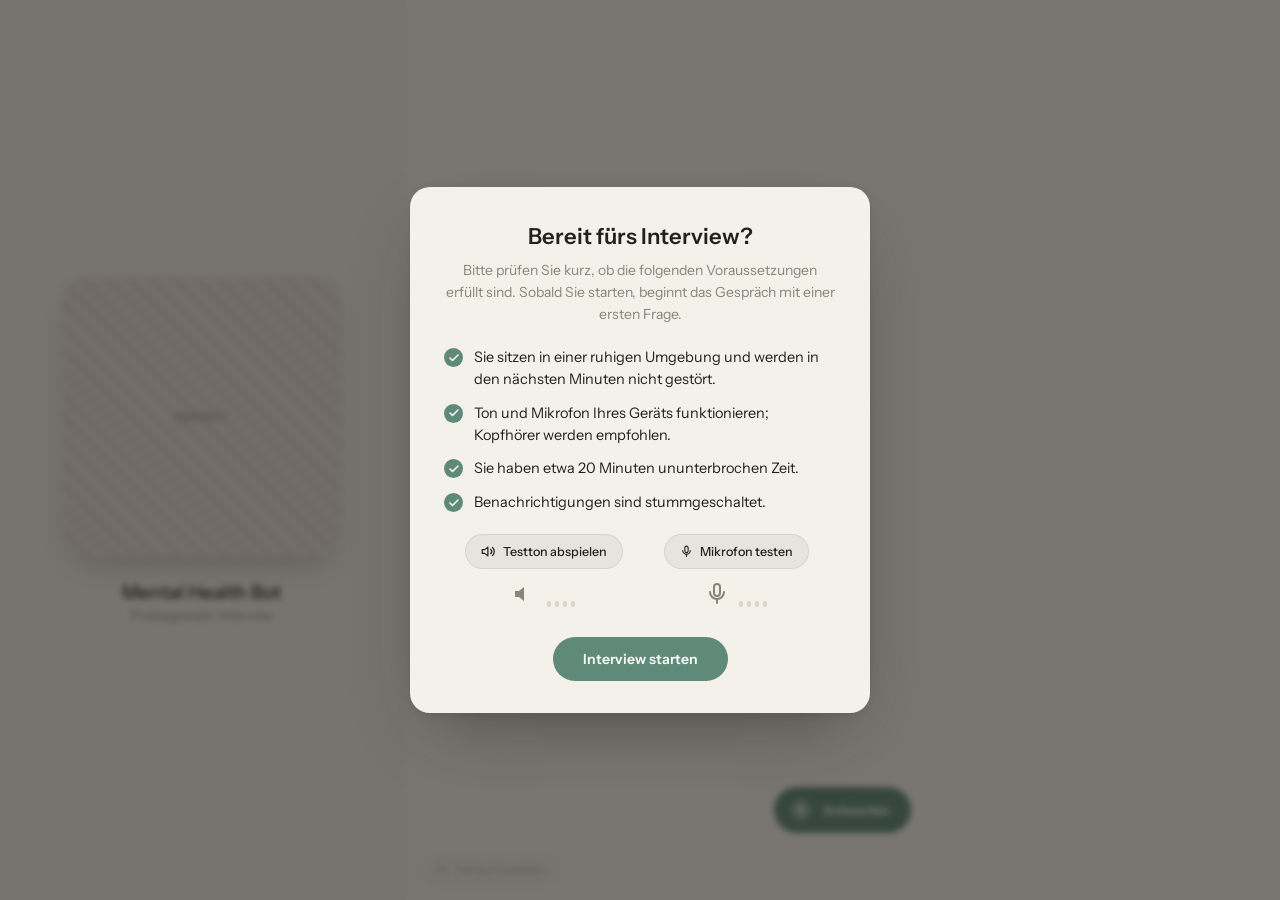
==== frontend/index.html @ 5695ca63 "Show an explanatory loading label on the start button, not just disabled The button was disabled whi" ====
<!DOCTYPE html>
<html lang="de">
<head>
<meta charset="UTF-8">
<meta name="viewport" content="width=device-width, initial-scale=1.0">
<title>Klinisches Interview</title>

<!-- Schriften: Newsreader (serif, warm) für die Fragen, Instrument Sans für die UI -->
<link rel="preconnect" href="https://fonts.googleapis.com">
<link rel="preconnect" href="https://fonts.gstatic.com" crossorigin>
<link href="https://fonts.googleapis.com/css2?family=Newsreader:opsz,wght@6..72,400;6..72,500&family=Instrument+Sans:wght@400;500;600&display=swap" rel="stylesheet">

<!-- Design -->
<link rel="stylesheet" href="style.css">

<!-- INHALTE: kommt aus der separaten Datei. Dein System ersetzt sie später. -->
<script src="conversation.js"></script>
</head>
<body>

<!-- =========================================================================
     GRUNDGERÜST DES FENSTERS
     Beide Modalitäts-Panels (Text & Sprache) sind vorhanden; das Skript
     unten zeigt je nach Einstellung nur EINES an.
     ========================================================================= -->
<div class="deskwin">

  <!-- START-OVERLAY: sichtbar bis "Interview starten" geklickt wird.
       Inhalte (Titel, Text, Checkliste) kommen aus conversation.js. -->
  <div class="startov" id="startov">
    <div class="startbox">
      <div class="starttitle" id="startTitle">Bereit fürs Interview?</div>
      <div class="startsub" id="startSub"></div>
      <ul class="startlist" id="startList"></ul>

      <div class="starttest">
        <div class="testcol">
          <button class="testbtn" id="testSoundBtn" type="button">
            <svg width="15" height="15" viewBox="0 0 24 24" fill="none" stroke="currentColor" stroke-width="2" stroke-linecap="round" stroke-linejoin="round"><path d="M11 5 6 9H2v6h4l5 4V5Z"/><path d="M15.5 8.5a5 5 0 0 1 0 7"/><path d="M18.5 5.5a9 9 0 0 1 0 13"/></svg>
            <span>Testton abspielen</span>
          </button>
          <!-- Dieselbe Bauweise wie im echten Interview: Symbol + Balken
               nebeneinander, grau in Ruhe, grün nach ECHTER Lautstärke des
               Testtons (eigener AnalyserNode), keine vorgetäuschte Animation. -->
          <div class="testviz">
            <svg class="tvicon" id="testSpeakerIcon" viewBox="0 0 24 24" width="24" height="24"
                 fill="none" stroke="currentColor" stroke-width="2" stroke-linecap="round" stroke-linejoin="round">
              <path d="M11 5 6 9H2v6h4l5 4V5Z" fill="currentColor" stroke="none"/>
            </svg>
            <div class="vbars" id="testSoundBars"><i></i><i></i><i></i><i></i></div>
          </div>
        </div>
        <div class="testcol">
          <button class="testbtn" id="testMicBtn" type="button">
            <svg width="13" height="13" viewBox="0 0 24 24" fill="none" stroke="currentColor" stroke-width="2" stroke-linecap="round" stroke-linejoin="round"><rect x="9" y="2" width="6" height="12" rx="3"/><path d="M5 10a7 7 0 0 0 14 0"/><path d="M12 17v4"/></svg>
            <span>Mikrofon testen</span>
          </button>
          <div class="testviz">
            <svg class="tvicon" id="testMicIcon" viewBox="0 0 24 24" width="24" height="24"
                 fill="none" stroke="currentColor" stroke-width="2" stroke-linecap="round" stroke-linejoin="round">
              <rect x="9" y="2" width="6" height="12" rx="3"/><path d="M5 10a7 7 0 0 0 14 0"/><path d="M12 17v4"/>
            </svg>
            <div class="vbars" id="micLevelMeter"><i></i><i></i><i></i><i></i></div>
          </div>
          <div class="mictesttranscript" id="micTestTranscript"></div>
        </div>
      </div>

      <button class="startbtn" id="startBtn" disabled>Bereitet sich vor – einen Moment bitte …</button>
    </div>
  </div>

  <div class="deskbody">

    <!-- LINKS: Embodiment-Bühne (feste Größe). Inhalt füllt das Skript ein. -->
    <div class="stage">
      <div class="slot" id="slot"></div>
      <div class="slotmeta">
        <div class="slotname" id="clinicianName">—</div>
        <div class="slotrole" id="clinicianRole">—</div>
      </div>
    </div>

    <!-- RECHTS: Konversation. Der Chat wird in BEIDEN Modalitäten gezeigt.
         Unten je nach Modalität die passende Leiste. -->
    <div class="convo">
      <div class="chat" id="chat"><!-- Sprechblasen werden eingefügt --></div>

      <!-- Leiste A: TEXT-Modalität -->
      <div class="inputbar" id="inputbar">
        <input class="field" type="text" placeholder="Ihre Antwort eingeben …">
        <button class="send" aria-label="Senden">
          <svg width="16" height="16" viewBox="0 0 24 24" fill="none" stroke="#fff" stroke-width="2.2" stroke-linecap="round" stroke-linejoin="round"><path d="M22 2 11 13"/><path d="M22 2 15 22l-4-9-9-4Z"/></svg>
        </button>
      </div>

      <!-- Leiste B: SPRACH-Modalität — Mikro per KLICK umschalten (kein Halten) -->
      <div class="micbar" id="micbar" style="display:none">
        <button class="mictoggle" id="micBtn">
          <span class="miccircle">
            <svg width="14" height="14" viewBox="0 0 24 24" fill="none" stroke="#fff" stroke-width="2" stroke-linecap="round" stroke-linejoin="round"><rect x="9" y="2" width="6" height="12" rx="3"/><path d="M5 10a7 7 0 0 0 14 0"/><path d="M12 17v4"/></svg>
          </span>
          <span id="micLabel">Zum Sprechen klicken</span>
        </button>
      </div>

      <!-- Fußzeile: Verlauf (beide Modalitäten) + Frage wiederholen (nur
           Sprache). visibility:hidden statt display:none, damit die Zeile
           von Anfang an ihren Platz behält und das Layout nicht springt,
           sobald die Buttons erscheinen. -->
      <div class="convofoot" id="convofoot">
        <button class="footbtn disabled" id="histBtn" type="button" disabled>
          <svg width="13" height="13" viewBox="0 0 24 24" fill="none" stroke="currentColor" stroke-width="2" stroke-linecap="round" stroke-linejoin="round"><circle cx="12" cy="12" r="9"/><path d="M12 7v5l3 3"/></svg>
          <span id="histBtnLabel">Verlauf ansehen</span>
        </button>
        <button class="footbtn" id="replayBtn" type="button" style="visibility:hidden">
          <svg width="13" height="13" viewBox="0 0 24 24" fill="none" stroke="currentColor" stroke-width="2" stroke-linecap="round" stroke-linejoin="round"><path d="M3 12a9 9 0 1 0 3-6.7"/><path d="M3 4v5h5"/></svg>
          <span>Frage wiederholen</span>
        </button>
      </div>
    </div>
  </div>

  <!-- FORSCHER-OVERLAY: mit  Cmd/Strg + Shift + R  ein-/ausblenden -->
  <div class="ovpanel hidden" id="overlay">
    <div class="ovhd"><span class="ovtitle">Forscher</span><span class="ovkbd">⌘/Strg ⇧ R</span></div>

    <!-- FAKTOR 1: Embodiment -->
    <div class="ovgroup">
      <div class="ovglabel">Embodiment</div>
      <div class="seg" id="embSeg">
        <button class="segbtn" data-emb="logo">Logo</button>
        <button class="segbtn" data-emb="picture">Bild</button>
        <button class="segbtn" data-emb="video">Video</button>
        <button class="segbtn" data-emb="avatar">Avatar</button>
      </div>
    </div>

    <!-- FAKTOR 2: Modalität -->
    <div class="ovgroup">
      <div class="ovglabel">Modalität</div>
      <div class="tog" id="modTog">
        <button class="togbtn" data-mod="text">Text</button>
        <button class="togbtn" data-mod="speech">Sprache</button>
      </div>
    </div>

    <!-- Transkript-Log (nur für Forschende) -->
    <div class="ovgroup">
      <div class="ovglabel">Transkript-Log</div>
      <div class="log" id="log"></div>
    </div>
  </div>
</div>

<!-- =========================================================================
     RENDER-LOGIK
     Liest window.CONVERSATION (aus conversation.js). Fehlt die Datei, wird der
     eingebaute Beispieltext genutzt, damit das Layout testbar bleibt.
     >>> Als Forscher musst du hier normalerweise NICHTS ändern – Inhalte und
         Bedingungen steuerst du über conversation.js bzw. das Overlay. <<<
     ========================================================================= -->
<script>
(function () {
  "use strict";

  /* --- Not-Beispieltext, falls conversation.js fehlt -------------------- */
  const FALLBACK = {
    clinicianName: "Dr. Maren Vos",
    clinicianRole: "Klinisches Interview · Aufnahme",
    embodiment: "picture", pictureSrc: "", videoSrc: "",
    modality: "text",
    clinicianTyping: true,
    clinicianSpeaking: false, userRecording: false, liveTranscript: "", spokenChars: null,
    startTitle: "Bereit fürs Interview?",
    startSubtitle: "Bitte prüfen Sie kurz, ob die folgenden Voraussetzungen erfüllt sind.",
    startButton: "Interview starten",
    startLoadingLabel: "Bereitet sich vor – einen Moment bitte …",
    startChecklist: [
      "Sie sitzen in einer ruhigen Umgebung und werden nicht gestört.",
      "Ton und Mikrofon Ihres Geräts funktionieren.",
    ],
    pendingOpeningMessage: "Danke, dass Sie sich heute Zeit nehmen. Wie würden Sie Ihre Stimmung in den letzten zwei Wochen beschreiben?",
    messages: [
      { role: "user",      text: "Ehrlich gesagt ziemlich flach." },
      { role: "clinician", text: "Das klingt belastend. Ist das die meiste Zeit des Tages da?" }
    ]
  };

  const cfg = window.CONVERSATION || FALLBACK;
  if (!window.CONVERSATION) {
    window.CONVERSATION = cfg;
  }

  /* --- Baut den Inhalt des Embodiment-Kastens je Bedingung -------------- */
  function embodimentHTML() {
    switch (cfg.embodiment) {
      case "logo":
        return '<div class="logofill"><div class="logoglyph"></div></div>';
      case "avatar":
        return '<div class="avatarfill"><div class="avhead"></div><div class="avbody"></div></div>';
      case "picture":
        return cfg.pictureSrc
          ? '<img class="fill embimg" src="' + cfg.pictureSrc + '" alt="Klinikerin">'
          : '<div class="ph"><span class="phlabel">Portrait</span></div>';
      case "video":
        var v = cfg.videoSrc
          ? '<video class="fill embimg" src="' + cfg.videoSrc + '" autoplay muted loop playsinline></video>'
          : '<div class="ph"><span class="phlabel">Video</span></div>';
        return v +
          '<div class="livebadge"><span class="livedot"></span>LIVE</div>' +
          '<div class="wave">' +
            '<span class="wbar" style="height:8px"></span><span class="wbar" style="height:18px;animation-delay:.1s"></span>' +
            '<span class="wbar" style="height:12px;animation-delay:.2s"></span><span class="wbar" style="height:22px;animation-delay:.15s"></span>' +
            '<span class="wbar" style="height:9px;animation-delay:.05s"></span></div>';
      default:
        return '<div class="ph"><span class="phlabel">?</span></div>';
    }
  }

  /* --- Zeichnet die gesamte Oberfläche neu ------------------------------ */
  function render() {
    // Kopf
    document.getElementById("clinicianName").textContent = cfg.clinicianName;
    document.getElementById("clinicianRole").textContent = cfg.clinicianRole;
    document.title =
      "Klinisches Interview · " + (cfg.modality === "speech" ? "Sprache" : "Text");

    // Embodiment
    document.getElementById("slot").innerHTML = embodimentHTML();

    // Modalität: passende Bodenleiste zeigen (ausgeblendet, während der
    // Verlauf offen ist ODER das Interview fertig ist — man tippt/spricht
    // dann nicht mehr).
    const isSpeech = cfg.modality === "speech";
    const hideControls = cfg.historyOpen || cfg.interviewFinished;
    document.getElementById("inputbar").style.display = (!hideControls && !isSpeech) ? "flex" : "none";
    document.getElementById("micbar").style.display   = (!hideControls && isSpeech) ? "flex" : "none";

    const chat = document.getElementById("chat");
    if (cfg.historyOpen) {
      renderHistory(chat);
    } else if (cfg.interviewFinished) {
      renderFinished(chat);
    } else if (isSpeech) {
      renderSpeech(chat);
    } else {
      renderText(chat);
    }

    // Fußzeile: Verlauf (beide Modalitäten, erst nach der ersten
    // abgeschlossenen Runde) + Frage wiederholen (nur Sprache, erst sobald
    // es überhaupt etwas Gesprochenes zum Wiederholen gibt). Bleibt IMMER
    // im normalen Fluss sichtbar (kein Overlay legt sich darüber) — sonst
    // wäre der Zurück-Button aus dem Verlauf nicht mehr erreichbar.
    const replayBtn = document.getElementById("replayBtn");
    const turnInProgress = cfg.clinicianTyping || cfg.processingResponse || cfg.clinicianSpeaking || cfg.userRecording;
    if (replayBtn) {
      const canReplay = isSpeech && !cfg.historyOpen &&
        (typeof window.hasReplayableQuestion === "function" && window.hasReplayableQuestion());
      replayBtn.style.visibility = canReplay ? "visible" : "hidden";
      replayBtn.disabled = turnInProgress;
      replayBtn.classList.toggle("disabled", turnInProgress);
    }
    const histBtn = document.getElementById("histBtn");
    if (histBtn) {
      // Immer sichtbar (nicht erst nach der ersten Runde) — aber gesperrt,
      // bis es überhaupt etwas zu zeigen gibt (turnDone) UND während eine
      // Aufnahme/Verarbeitung/Ausgabe läuft. Sonst könnte man mitten in der
      // eigenen Antwort in den Verlauf wechseln — beim Zurückkommen würde
      // dann eine halbfertige Aufnahme ans LLM geschickt.
      const histDisabled = !cfg.turnDone || (turnInProgress && !cfg.historyOpen);
      histBtn.disabled = histDisabled;
      histBtn.classList.toggle("disabled", histDisabled);
      document.getElementById("histBtnLabel").textContent = cfg.historyOpen ? "Zurück zum Interview" : "Verlauf ansehen";
    }

    // Transkript-Log (immer – auch in der Sprach-Bedingung, nur für Forschende)
    const log = document.getElementById("log");
    log.innerHTML = cfg.messages.map(function (m) {
      const who = m.role === "user" ? "P01" : "LLM";
      return '<div class="logrow"><b>' + who + '</b> ' + m.text + '</div>';
    }).join("");

    // aktive Buttons im Overlay markieren
    document.querySelectorAll("#embSeg .segbtn").forEach(function (btn) {
      btn.classList.toggle("on", btn.dataset.emb === cfg.embodiment);
    });
    document.querySelectorAll("#modTog .togbtn").forEach(function (btn) {
      btn.classList.toggle("on", btn.dataset.mod === cfg.modality);
    });
  }

  /* --- Text-Modalität: normale Chat-Blasen ------------------------------- */
  function renderText(chat) {
    chat.innerHTML = "";
    cfg.messages.forEach(function (m) {
      const b = document.createElement("div");
      b.className = m.role === "user" ? "ba" : "bq";
      b.textContent = m.text;
      chat.appendChild(b);
    });
    if (cfg.clinicianTyping) {
      chat.insertAdjacentHTML("beforeend",
        '<div class="typing"><span class="dot"></span><span class="dot"></span><span class="dot"></span></div>');
    }
    chat.scrollTop = chat.scrollHeight;
  }

  /* --- Verlauf: reine Text-Rückschau, auch in der Sprach-Bedingung -------
     Rendert INS #chat hinein (nicht als eigenes Overlay darüber) — sonst
     würde die Verlauf-Fläche die Fußzeile mit dem Zurück-Button gleich mit
     verdecken, und man käme nicht mehr heraus. Wiederverwendet dieselben
     Blasen-Klassen wie die Text-Modalität, damit es nicht wie eine
     komplett andere Ansicht wirkt. */
  function renderHistory(chat) {
    chat.innerHTML = "";
    const msgs = (typeof window.historyMessages === "function") ? window.historyMessages() : cfg.messages;
    msgs.forEach(function (m) {
      const b = document.createElement("div");
      b.className = m.role === "user" ? "ba" : "bq";
      b.textContent = m.text;
      chat.appendChild(b);
    });
    chat.scrollTop = chat.scrollHeight;
  }

  /* --- Interview fertig: einfacher Abschluss-Bildschirm -------------------
     Der Leitfaden ist komplett durchlaufen (siehe cfg.interviewFinished,
     gesetzt anhand von "finished" aus dem Server). Absichtlich schlicht —
     der richtige Abbruch-/Exit-Flow (Hilfsangebote, Studienentscheid) ist
     ein eigener, noch folgender Schritt; das hier verhindert nur, dass man
     weiter antworten kann und die Abschlussnachricht sich wiederholt. */
  function renderFinished(chat) {
    if (cfg.interviewEnded) {
      chat.innerHTML =
        '<div class="finishedscreen">' +
          '<div class="finishedtitle">Vielen Dank!</div>' +
          '<div class="finishedtext">Das Interview ist beendet. Sie können dieses Fenster jetzt schließen.</div>' +
        '</div>';
      return;
    }
    chat.innerHTML =
      '<div class="finishedscreen">' +
        '<div class="finishedtitle">Interview abgeschlossen</div>' +
        '<div class="finishedtext">Vielen Dank für Ihre Teilnahme an diesem Interview.</div>' +
        '<button class="finishedbtn" id="endInterviewBtn" type="button">Interview beenden</button>' +
      '</div>';
    const btn = document.getElementById("endInterviewBtn");
    if (btn) {
      btn.addEventListener("click", function () {
        if (typeof window.endInterview === "function") window.endInterview();
      });
    }
  }

  /* --- Sprach-Modalität: KEIN Gesprächstext, nur Gesprächszustand --------
     Absichtlich kein Mitlesen mehr — weder Frage noch LLM-Antwort noch die
     eigenen Worte der teilnehmenden Person erscheinen live als Text. Wer
     prüfen möchte, wie deutlich er/sie sprechen muss, kann das vorab im
     Start-Overlay testen (siehe toggleMicTest()) — dort inklusive
     Live-Transkription als echter Verständlichkeits-Check.

     Wessen Zug es ist, entscheidet, welches Symbol erscheint (nicht mehr
     "ist gerade irgendein Ton aktiv") — Mikrofon fürs Warten auf und
     Aufnehmen der Nutzer-Antwort, Lautsprecher fürs Verarbeiten und
     Sprechen des LLM. Kein Text mehr in der Mitte (.vlabel entfällt) — der
     Button-Text darunter trägt die Information allein, redundanter Text an
     zwei Stellen wirkte unruhig. Bögen/Wellen zeigen IMMER echte Amplitude,
     nie eine vorgetäuschte Animation (sonst liefe die Anzeige weiter, auch
     wenn kein Ton kommt bzw. das Mikro nichts aufnimmt). */
  const MIC_ICON_SVG = '<svg width="14" height="14" viewBox="0 0 24 24" fill="none" stroke="#fff" stroke-width="2" stroke-linecap="round" stroke-linejoin="round"><rect x="9" y="2" width="6" height="12" rx="3"/><path d="M5 10a7 7 0 0 0 14 0"/><path d="M12 17v4"/></svg>';
  const SPEAKER_ICON_SVG = '<svg width="14" height="14" viewBox="0 0 24 24" fill="none" stroke="#fff" stroke-width="2" stroke-linecap="round" stroke-linejoin="round"><path d="M11 5 6 9H2v6h4l5 4V5Z"/><path d="M15.5 8.5a5 5 0 0 1 0 7"/><path d="M18.5 5.5a9 9 0 0 1 0 13"/></svg>';

  function renderSpeech(chat) {
    let mode, subState, label;
    if (cfg.clinicianSpeaking) {
      mode = "speaker"; subState = "speaking"; label = "Frage abwarten";
    } else if (cfg.clinicianTyping || cfg.processingResponse) {
      mode = "speaker"; subState = "thinking"; label = "Auf Reaktion warten";
    } else if (cfg.userRecording) {
      mode = "mic"; subState = "listening"; label = "Antwort beenden";
    } else {
      mode = "mic"; subState = "ready"; label = "Antworten";
    }

    let vstate = chat.querySelector("#vstate");
    if (!vstate) {
      // Lautsprecher und Mikrofon als EIN einheitliches Bauteil: Symbol +
      // Balken nebeneinander, gleiche Icon-Größe — Wellenbalken statt Bögen
      // (vertrauter aus Sprachnachrichten-Apps, für beide "Sprecher" gleich
      // aufgebaut, damit die Äquivalenz auch optisch stimmt).
      chat.innerHTML =
        '<div class="vstate" id="vstate">' +
          '<div class="vobj" id="vobj">' +
            '<div class="vunit vunit-speaker" id="vUnitSpeaker">' +
              '<svg class="vicon" viewBox="0 0 24 24" width="24" height="24" ' +
                   'fill="none" stroke="currentColor" stroke-width="2" stroke-linecap="round" stroke-linejoin="round">' +
                '<path d="M11 5 6 9H2v6h4l5 4V5Z" fill="currentColor" stroke="none"/>' +
              '</svg>' +
              '<div class="vbars" id="vSpeakerBars"><i></i><i></i><i></i><i></i></div>' +
            '</div>' +
            '<div class="vunit vunit-mic" id="vUnitMic">' +
              '<svg class="vicon" viewBox="0 0 24 24" width="24" height="24" ' +
                   'fill="none" stroke="currentColor" stroke-width="2" stroke-linecap="round" stroke-linejoin="round">' +
                '<rect x="9" y="2" width="6" height="12" rx="3"/><path d="M5 10a7 7 0 0 0 14 0"/><path d="M12 17v4"/>' +
              '</svg>' +
              '<div class="vbars" id="vMicBars"><i></i><i></i><i></i><i></i></div>' +
            '</div>' +
          '</div>' +
        '</div>';
      vstate = chat.querySelector("#vstate");
    }

    document.getElementById("vobj").className = "vobj mode-" + mode;
    document.getElementById("vUnitSpeaker").className = "vunit vunit-speaker" +
      (subState === "thinking" ? " thinking" : "") + (subState === "speaking" ? " speaking" : "");
    document.getElementById("vUnitMic").className = "vunit vunit-mic" + (subState === "listening" ? " listening" : "");

    // Aufräumen: Reste der jeweils anderen Anzeige zurücksetzen, damit
    // nichts von einem vorherigen Zustand sichtbar hängen bleibt.
    if (mode !== "mic") {
      document.querySelectorAll("#vMicBars i").forEach(function (bar) {
        bar.style.height = "";
        bar.classList.remove("live");
      });
    }
    if (!(mode === "speaker" && subState === "speaking")) {
      document.querySelectorAll("#vSpeakerBars i").forEach(function (bar) {
        bar.style.height = "";
        bar.classList.remove("live");
      });
    }

    // Mikro-Button-Zustand (Klick-Bedienung bleibt vorerst bestehen — das
    // automatische Öffnen ist ein eigener, noch folgender Schritt).
    const btn = document.getElementById("micBtn");
    if (btn) {
      btn.classList.toggle("rec", !!cfg.userRecording);
      const disabled = cfg.processingResponse || cfg.clinicianSpeaking;
      btn.disabled = disabled;
      btn.classList.toggle("disabled", disabled);
      btn.style.pointerEvents = disabled ? "none" : "auto";
      document.getElementById("micLabel").textContent = label;
      // Solange das LLM spricht, ist es gerade "sein" Ton, nicht das
      // Mikrofon der teilnehmenden Person — das Symbol macht das sichtbar.
      const circle = btn.querySelector(".miccircle");
      if (circle) {
        circle.innerHTML = subState === "speaking" ? SPEAKER_ICON_SVG : MIC_ICON_SVG;
      }
    }

    chat.scrollTop = chat.scrollHeight;
  }

  /* --- Overlay-Bedienung (Forscher) ------------------------------------- */
  // Tastenkürzel zum Ein-/Ausblenden
  document.addEventListener("keydown", function (e) {
    if ((e.metaKey || e.ctrlKey) && e.shiftKey && (e.key === "R" || e.key === "r")) {
      e.preventDefault();
      document.getElementById("overlay").classList.toggle("hidden");
    }
  });
  // Embodiment / Modalität live umschalten (zum Testen der Bedingungen)
  document.getElementById("embSeg").addEventListener("click", function (e) {
    const b = e.target.closest("[data-emb]"); if (!b) return;
    cfg.embodiment = b.dataset.emb; render();
  });
  document.getElementById("modTog").addEventListener("click", function (e) {
    const b = e.target.closest("[data-mod]"); if (!b) return;
    cfg.modality = b.dataset.mod; render();
  });
  // Mikro per Klick umschalten (Sprach-Modalität, PC-tauglich).
  // >>> HIER hängst du deine Aufnahme an: bei Start MediaRecorder starten und den
  //     STT-Text laufend in cfg.liveTranscript schreiben + render(); bei Stopp die
  //     fertige Eingabe an dein Flask-Backend senden (analog sendChatMessage). <<<
  var micBtn = document.getElementById("micBtn");
  if (micBtn) micBtn.addEventListener("click", function () {
    if (cfg.processingResponse) {
      return;
    }
    cfg.userRecording = !cfg.userRecording;
    if (typeof window.onMicToggle === "function") window.onMicToggle(cfg.userRecording);
    render();
  });

  /* --- Verlauf: reine Rückschau (beide Modalitäten). Stoppt eine laufende
         Aufnahme automatisch, damit man nicht "gegen den Verlauf" spricht. */
  var histBtn = document.getElementById("histBtn");
  if (histBtn) histBtn.addEventListener("click", function () {
    if (!cfg.historyOpen && cfg.userRecording) {
      cfg.userRecording = false;
      if (typeof window.onMicToggle === "function") window.onMicToggle(false);
    }
    cfg.historyOpen = !cfg.historyOpen;
    render();
  });

  /* --- Frage wiederholen: nur Sprach-Modalität, spielt die zuletzt
         gesprochenen Häppchen erneut ab (siehe replayLastQuestion() in
         conversation.js). */
  var replayBtn = document.getElementById("replayBtn");
  if (replayBtn) replayBtn.addEventListener("click", function () {
    if (replayBtn.disabled) return;
    if (typeof window.replayLastQuestion === "function") window.replayLastQuestion();
  });

  /* --- Testton: reine Web-Audio-Erzeugung, kein Server/TTS nötig ---------
     Der Lautsprecher färbt sich grün und die Balken schlagen aus, exakt
     nach der ECHTEN Lautstärke des gerade gespielten Tons (über einen
     eigenen AnalyserNode) — keine vorgetäuschte Animation, dieselbe Logik
     wie beim Lautsprecher im echten Interview (siehe
     window.updateSpeakingLevel() weiter unten und createSpokenAudioPlayer()
     in conversation.js). Fällt Web Audio aus, wird der Ton trotzdem normal
     abgespielt, nur ohne Anzeige. */
  function playTestTone() {
    const speakerIcon = document.getElementById("testSpeakerIcon");
    const bars = document.querySelectorAll("#testSoundBars i");
    const wobble = [0.85, 1, 1.15, 1];
    let rafId = null;

    function setLevel(level) {
      bars.forEach(function (bar, i) {
        const h = 6 + level * 26 * (wobble[i] || 1);
        bar.style.height = Math.min(32, h) + "px";
        bar.classList.toggle("live", level > 0.08);
      });
    }

    try {
      const ctx = new (window.AudioContext || window.webkitAudioContext)();
      const osc = ctx.createOscillator();
      const gain = ctx.createGain();
      const analyser = ctx.createAnalyser();
      analyser.fftSize = 256;
      const dataArray = new Uint8Array(analyser.frequencyBinCount);

      osc.type = "sine";
      osc.frequency.value = 440;
      gain.gain.setValueAtTime(0, ctx.currentTime);
      gain.gain.linearRampToValueAtTime(0.25, ctx.currentTime + 0.06);
      gain.gain.linearRampToValueAtTime(0.25, ctx.currentTime + 0.5);
      gain.gain.linearRampToValueAtTime(0, ctx.currentTime + 0.6);

      osc.connect(gain);
      gain.connect(analyser);
      analyser.connect(ctx.destination); // <- ohne das: kein Ton mehr!
      osc.start();
      osc.stop(ctx.currentTime + 0.65);

      if (speakerIcon) speakerIcon.classList.add("active");

      (function tick() {
        analyser.getByteTimeDomainData(dataArray);
        let sumSquares = 0;
        for (let i = 0; i < dataArray.length; i++) {
          const v = (dataArray[i] - 128) / 128;
          sumSquares += v * v;
        }
        const rms = Math.sqrt(sumSquares / dataArray.length);
        setLevel(Math.min(1, rms * 4));
        rafId = requestAnimationFrame(tick);
      })();

      osc.onended = function () {
        if (rafId) cancelAnimationFrame(rafId);
        setLevel(0);
        if (speakerIcon) speakerIcon.classList.remove("active");
        ctx.close();
      };
    } catch (err) {
      console.warn("Testton: Amplituden-Anzeige nicht verfügbar, Ton wird trotzdem versucht.", err);
      if (speakerIcon) speakerIcon.classList.remove("active");
    }
  }

  /* --- Mikrofon-Test: zeigt eine echte Pegelanzeige, nimmt aber nichts auf,
         sendet nichts und speichert nichts — reines lokales Feedback. ----- */
  let micTestStream = null;
  let micTestContext = null;
  let micTestRafId = null;
  let micTestRecognition = null;

  function startMicTestTranscription() {
    const SpeechRecognitionCtor = window.SpeechRecognition || window.webkitSpeechRecognition;
    const out = document.getElementById("micTestTranscript");
    if (!out) return;
    if (!SpeechRecognitionCtor) {
      out.textContent = "Live-Transkription in diesem Browser nicht verfügbar.";
      out.classList.add("on");
      return;
    }
    micTestRecognition = new SpeechRecognitionCtor();
    micTestRecognition.lang = "de-DE";
    micTestRecognition.interimResults = true;
    micTestRecognition.continuous = true;
    micTestRecognition.onresult = function (event) {
      let transcript = "";
      for (let i = 0; i < event.results.length; i++) {
        transcript = event.results[i][0].transcript;
      }
      out.textContent = transcript || "…";
    };
    micTestRecognition.onerror = function () {
      // Bewusst still — der Pegelbalken zeigt weiterhin, dass das Mikrofon
      // an sich funktioniert, auch wenn die Erkennung mal aussetzt.
    };
    out.textContent = "…";
    out.classList.add("on");
    micTestRecognition.start();
  }

  function stopMicTestTranscription() {
    if (micTestRecognition) {
      try { micTestRecognition.stop(); } catch (err) { /* bereits gestoppt */ }
      micTestRecognition = null;
    }
    const out = document.getElementById("micTestTranscript");
    if (out) {
      out.classList.remove("on");
      out.textContent = "";
    }
  }

  async function toggleMicTest() {
    if (micTestStream) {
      stopMicTest();
      return;
    }
    const btn = document.getElementById("testMicBtn");
    const meter = document.getElementById("micLevelMeter");
    const micIcon = document.getElementById("testMicIcon");
    try {
      micTestStream = await navigator.mediaDevices.getUserMedia({ audio: true });
      micTestContext = new (window.AudioContext || window.webkitAudioContext)();
      const source = micTestContext.createMediaStreamSource(micTestStream);
      const analyser = micTestContext.createAnalyser();
      analyser.fftSize = 256;
      source.connect(analyser);
      const data = new Uint8Array(analyser.frequencyBinCount);

      if (btn) {
        btn.classList.add("active");
        btn.querySelector("span").textContent = "Mikrofon-Test stoppen";
      }
      const bars = meter ? meter.querySelectorAll("i") : [];
      const wobble = [0.85, 1, 1.15, 1];

      startMicTestTranscription();

      (function tick() {
        analyser.getByteTimeDomainData(data);
        let sumSquares = 0;
        for (let i = 0; i < data.length; i++) {
          const v = (data[i] - 128) / 128;
          sumSquares += v * v;
        }
        const rms = Math.sqrt(sumSquares / data.length);
        const level = Math.min(1, rms * 4); // normale Sprechlautstärke sichtbar ausschlagen lassen
        bars.forEach(function (bar, i) {
          const h = 6 + level * 26 * (wobble[i] || 1);
          bar.style.height = Math.min(32, h) + "px";
          bar.classList.toggle("live", level > 0.08);
        });
        if (micIcon) micIcon.classList.toggle("active", level > 0.08);
        micTestRafId = requestAnimationFrame(tick);
      })();
    } catch (err) {
      console.warn("Mikrofon-Test fehlgeschlagen.", err);
      if (btn) {
        btn.querySelector("span").textContent = "Mikrofon nicht verfügbar";
      }
    }
  }

  function stopMicTest() {
    if (micTestRafId) {
      cancelAnimationFrame(micTestRafId);
      micTestRafId = null;
    }
    if (micTestStream) {
      micTestStream.getTracks().forEach(function (track) { track.stop(); });
      micTestStream = null;
    }
    if (micTestContext) {
      micTestContext.close();
      micTestContext = null;
    }
    stopMicTestTranscription();
    const btn = document.getElementById("testMicBtn");
    const meter = document.getElementById("micLevelMeter");
    const micIcon = document.getElementById("testMicIcon");
    if (btn) {
      btn.classList.remove("active");
      btn.querySelector("span").textContent = "Mikrofon testen";
    }
    if (meter) {
      meter.querySelectorAll("i").forEach(function (bar) {
        bar.style.height = "";
        bar.classList.remove("live");
      });
    }
    if (micIcon) micIcon.classList.remove("active");
  }

  /* --- Start-Overlay: Checkliste befüllen, Button erst aktiv, sobald die
         Eröffnungsnachricht vom Server da ist (siehe loadInterviewStart()
         in conversation.js, das parallel im Hintergrund lädt). ----------- */
  function initStart() {
    const ov = document.getElementById("startov");
    if (!ov) return;

    document.getElementById("startTitle").textContent = cfg.startTitle || "Bereit fürs Interview?";
    document.getElementById("startSub").textContent = cfg.startSubtitle || "";

    const list = document.getElementById("startList");
    if (list && Array.isArray(cfg.startChecklist)) {
      list.innerHTML = cfg.startChecklist.map(function () {
        return '<li><span class="startcheck">' +
          '<svg width="12" height="12" viewBox="0 0 24 24" fill="none" stroke="currentColor" stroke-width="3" stroke-linecap="round" stroke-linejoin="round"><path d="M20 6 9 17l-5-5"/></svg>' +
          '</span><span></span></li>';
      }).join("");
      // Text per textContent gesetzt, nicht per String-Konkatenation — so
      // kann kein Inhalt aus conversation.js als HTML interpretiert werden.
      list.querySelectorAll("li > span:last-child").forEach(function (el, i) {
        el.textContent = cfg.startChecklist[i];
      });
    }

    const soundBtn = document.getElementById("testSoundBtn");
    if (soundBtn) {
      soundBtn.querySelector("span").textContent = cfg.startSoundTestLabel || "Testton abspielen";
      soundBtn.addEventListener("click", playTestTone);
    }
    const micTestBtn = document.getElementById("testMicBtn");
    if (micTestBtn) {
      micTestBtn.querySelector("span").textContent = cfg.startMicTestLabel || "Mikrofon testen";
      micTestBtn.addEventListener("click", toggleMicTest);
    }

    const btn = document.getElementById("startBtn");
    const isReady = !!cfg.pendingOpeningMessage;
    btn.textContent = isReady ? (cfg.startButton || "Interview starten") : (cfg.startLoadingLabel || "Bereitet sich vor – einen Moment bitte …");
    // Erst klickbar, sobald die Eröffnungsnachricht wirklich da ist (siehe
    // window.onOpeningMessageReady) — falls der Server schneller war als
    // dieses Skript hier, ist sie es unter Umständen schon jetzt.
    btn.disabled = !isReady;

    btn.addEventListener("click", function () {
      if (btn.disabled) return;
      stopMicTest(); // Mikrofon freigeben, falls der Test noch lief
      ov.classList.add("hidden");
      if (cfg.modality === "speech") {
        window.playOpeningSpoken();
      } else {
        playOpening(cfg.pendingOpeningMessage || "");
      }
    });
  }

  /* --- Gibt die Eröffnungsnachricht Wort für Wort aus, so als würde das
         LLM sie gerade live generieren (gilt nur für DIESE eine Nachricht,
         nicht für spätere Antworten). --------------------------------- */
  function playOpening(text) {
    const words = text.split(" ").filter(function (w) { return w.length > 0; });
    cfg.messages = [{ role: "clinician", text: "" }];
    render();

    if (words.length === 0) {
      return;
    }

    let shown = 0;
    const timer = setInterval(function () {
      shown += 1;
      cfg.messages[0].text = words.slice(0, shown).join(" ");
      render();
      if (shown >= words.length) {
        clearInterval(timer);
      }
    }, 150);
  }

  // Vom Hintergrund-Fetch in conversation.js aufgerufen, sobald die
  // Eröffnungsnachricht angekommen ist (auch wenn das Overlay schon
  // sichtbar ist und noch auf den Klick gewartet wird).
  window.onOpeningMessageReady = function () {
    const btn = document.getElementById("startBtn");
    if (btn) {
      btn.disabled = false;
      btn.textContent = cfg.startButton || "Interview starten";
    }
  };

  // Von conversation.js aus dem laufenden Mikrofonsignal aufgerufen (siehe
  // startMicRecording()), damit die Balken im "Ich höre zu"-Zustand
  // tatsächlich auf die echte Lautstärke reagieren, statt ein starres
  // CSS-Muster abzuspielen — genau wie beim Mikrofon-Test im Start-Overlay.
  window.updateListeningLevel = function (level) {
    const bars = document.querySelectorAll("#vMicBars i");
    if (!bars.length) return;
    const wobble = [0.85, 1, 1.15, 1];
    bars.forEach(function (bar, i) {
      const h = 6 + level * 26 * (wobble[i] || 1);
      bar.style.height = Math.min(32, h) + "px";
      bar.classList.toggle("live", level > 0.08);
    });
  };

  // Von conversation.js aus dem AnalyserNode der laufenden Sprachausgabe
  // aufgerufen (siehe createSpokenAudioPlayer()) — dieselbe Balken-Logik wie
  // beim Mikrofon, nach ECHTER Lautstärke der Tonspur, keine vorgetäuschte
  // Animation.
  window.updateSpeakingLevel = function (level) {
    const bars = document.querySelectorAll("#vSpeakerBars i");
    if (!bars.length) return;
    const wobble = [0.85, 1, 1.15, 1];
    bars.forEach(function (bar, i) {
      const h = 6 + level * 26 * (wobble[i] || 1);
      bar.style.height = Math.min(32, h) + "px";
      bar.classList.toggle("live", level > 0.08);
    });
  };

  window.render = render;
  window.setupTextInput = setupTextInput;

  setupTextInput();
  initStart();
  render();
})();
</script>
</body>
</html>
---- frontend/style.css ----
/* =============================================================================
   style.css  —  Design & Animationen des Interview-Interfaces
   =============================================================================
   AUFBAU:
     1) :root  -> ALLE "Regler" (Farben, Größen, Radien). Hier stellst du ein.
     2) Grundgerüst / Fenster
     3) Embodiment-Bühne (feste Größe in JEDER Bedingung!)
     4) Text-Modalität (Chat)
     5) Sprach-Modalität (Kugel, Aufnahme-Button)
     6) Start-Overlay (Bereitschafts-Checkliste)
     7) Forscher-Overlay
     8) Animationen (@keyframes)
   ============================================================================= */

/* 1) ======================  REGLER — HIER ÄNDERN  ==========================
   Alles unten nutzt diese Variablen. Eine Änderung hier wirkt überall.       */
:root{
  /* Akzentfarbe (Sprechblasen, Sprach-Kugel, Buttons, aktive Zustände) */
  --accent:      #5f8a7a;   /* Sage. Alternativen: #4f79bd Blau · #c07a56 Terrakotta · #5f7385 Schiefer */
  --accent-ink:  #4a6e60;   /* dunklere Variante (Hover) */

  /* Flächen & Text (Stimmung/„mood") */
  --paper:  #f4f1ea;        /* Oberfläche der hellen Screens. Kühler: #eef1f4 · neutraler: #f0efec */
  --ink:    #23211d;        /* Textfarbe */
  --muted:  #8a8579;        /* Nebentext (Rollen, Zeitstempel) */
  --page:   #e9e5dd;        /* Hintergrund hinter dem Fenster */

  /* Größen (Layout) */
  --stage-width: 404px;     /* Breite der Embodiment-Bühne (bleibt fix -> vergleichbar) */
  --slot-size:   280px;     /* Kantenlänge des Embodiment-Kastens */
  --radius:      22px;      /* Rundung des Embodiment-Kastens */

  /* Schrift der Klinikerin-Fragen: 'Newsreader' = warm/serif, 'Instrument Sans' = klinisch */
  --clinician-font: 'Newsreader', Georgia, serif;
}

/* 2) ============================  GRUNDGERÜST  ============================= */
*{ box-sizing: border-box; }
html,body{ height:100%; }
body{
  margin:0;
  background:var(--page);
  font-family:'Instrument Sans', system-ui, sans-serif;
  color:var(--ink);
}
a{ color:var(--accent); } a:hover{ color:var(--accent-ink); }

/* Vollbild-Fläche: KEIN nachgebautes Fenster-Chrome (keine Ampel-Punkte,
   keine Titelleiste) — die Seite läuft ohnehin schon in einem Browser. */
.deskwin{
  position:relative;                        /* Bezug für Start-Overlay + Forscher-Overlay */
  width:100%; height:100%;
  background:var(--paper);
  overflow:hidden;
}
.deskbody{ display:flex; height:100%; }

/* 3) ======================  EMBODIMENT-BÜHNE  =============================
   Feste Breite + fester Kasten -> in Logo/Bild/Video/Avatar identisch groß. */
.stage{
  width:var(--stage-width); flex:none;
  display:flex; flex-direction:column; align-items:center; justify-content:center; gap:24px;
  border-right:1px solid rgba(0,0,0,.06);
  background:rgba(0,0,0,.015);
}
.slot{
  width:var(--slot-size); height:var(--slot-size);
  border-radius:var(--radius); overflow:hidden; position:relative;
  box-shadow:0 14px 34px -14px rgba(30,26,20,.32);
}
.slotmeta{ text-align:center; }
.slotname{ font:500 19px 'Instrument Sans',sans-serif; }
.slotrole{ font:400 13px 'Instrument Sans',sans-serif; color:var(--muted); margin-top:3px; }

/* Inhalt des Kastens je Bedingung */
.fill{ width:100%; height:100%; }
.embimg{ object-fit:cover; }              /* für <img>/<video> */

/* Logo */
.logofill{ background:color-mix(in srgb,var(--paper) 82%,#000); display:grid; place-items:center; }
.logoglyph{ width:104px; height:104px; border-radius:50%; background:var(--accent); position:relative; }
.logoglyph:after{ content:""; position:absolute; inset:30px 0 30px 46px; border-radius:50%;
  background:color-mix(in srgb,var(--paper) 82%,#000); }

/* Avatar (einfache stilisierte Figur aus Grundformen) */
.avatarfill{ background:radial-gradient(circle at 50% 32%,#e2efe9,#c9e0d5);
  display:flex; flex-direction:column; align-items:center; justify-content:flex-end; overflow:hidden; }
.avhead{ width:100px; height:100px; border-radius:50%;
  background:color-mix(in srgb,var(--accent) 82%,#fff); margin-bottom:-8px; }
.avbody{ width:168px; height:84px; border-radius:90px 90px 0 0; background:var(--accent); }

/* Platzhalter (wenn Bild/Video-Quelle fehlt) */
.ph{ width:100%; height:100%;
  background-color:#e6e0d4;
  background-image:repeating-linear-gradient(45deg,rgba(0,0,0,.045) 0 8px,transparent 8px 16px);
  display:grid; place-items:center; }
.phlabel{ font:500 10px ui-monospace,Menlo,monospace; letter-spacing:.04em; text-transform:uppercase;
  color:rgba(0,0,0,.4); }
/* Live-Badge + Wellenform für Video */
.livebadge{ position:absolute; top:12px; left:12px; display:flex; align-items:center; gap:6px;
  background:rgba(0,0,0,.55); color:#fff; padding:4px 9px; border-radius:20px;
  font:600 9px ui-monospace,Menlo,monospace; letter-spacing:.08em; }
.livebadge .livedot{ background:#e86a54; }
.wave{ position:absolute; bottom:14px; left:0; right:0; display:flex; align-items:flex-end;
  justify-content:center; gap:3px; height:26px; }
.wbar{ width:3px; background:rgba(255,255,255,.85); border-radius:2px; animation:wave 1s ease-in-out infinite; }

/* 4) ==========================  TEXT-MODALITÄT  =========================== */
.convo{ position:relative; flex:1; display:flex; flex-direction:column; min-width:0; }
.chat{ flex:1; padding:22px 22px 8px; display:flex; flex-direction:column; gap:16px; overflow-y:auto; }
/* Frage/Antwort des LLM (Klinikerin) */
.bq{ align-self:flex-start; max-width:82%; color:#33302a;
  font-family:var(--clinician-font); font-size:17px; line-height:1.5; }
/* Antwort der teilnehmenden Person */
.ba{ align-self:flex-end; max-width:78%; background:var(--accent); color:#fff;
  padding:11px 15px; border-radius:16px 16px 4px 16px;
  font:400 14px/1.45 'Instrument Sans',sans-serif; }
/* „tippt …" – Denk-Punkte */
.typing{ align-self:flex-start; display:flex; gap:5px; padding:6px 2px; }
.dot{ width:7px; height:7px; border-radius:50%; background:#c3bdae; animation:bounce 1.3s infinite; }
.dot:nth-child(2){ animation-delay:.18s; } .dot:nth-child(3){ animation-delay:.36s; }
/* Eingabezeile */
.inputbar{ display:flex; align-items:center; gap:10px; padding:14px 16px 18px; }
.field{ flex:1; background:#fff; border:1px solid rgba(0,0,0,.1); border-radius:22px;
  padding:12px 16px; font:400 14px 'Instrument Sans',sans-serif; color:var(--ink); }
.field::placeholder{ color:var(--muted); }
.send{ width:42px; height:42px; border-radius:50%; background:var(--accent);
  display:grid; place-items:center; flex:none; border:none; cursor:pointer; }

/* 5) =========================  SPRACH-MODALITÄT  =========================
   Absichtlich KEIN Gesprächstext für die teilnehmende Person — weder die
   Frage noch die Antwort des LLM erscheinen als Text, und auch die eigenen
   Worte der Person werden während des echten Gesprächs nicht mehr live
   mitgeschrieben (das gäbe es nur wieder wie "Sprache + versteckter Text").
   Wer prüfen möchte, wie deutlich er/sie sprechen muss, kann das vorab im
   Start-Overlay testen (siehe .mictesttranscript weiter unten).

   Wessen Zug es ist, entscheidet, welches Bauteil erscheint — beide sind
   IDENTISCH aufgebaut (Symbol + Wellenbalken nebeneinander, gleiche
   Icon-Größe), nur das Symbol selbst unterscheidet sich:
     - Nutzer dran (wartet auf/nimmt Antwort auf): Mikrofon + Balken
     - LLM dran (verarbeitet/spricht): Lautsprecher + Balken
   Wellenbalken statt Bögen — vertrauter aus Sprachnachrichten-Apps
   (WhatsApp u. Ä.), und macht die Äquivalenz zwischen "wer spricht gerade"
   auch optisch komplett gleich, nicht nur strukturell. Balkenhöhe/-farbe
   immer aus ECHTER Lautstärke (AnalyserNode für Sprachausgabe bzw.
   Mikrofonsignal, siehe conversation.js) — nie eine vorgetäuschte
   Animation, sonst liefe die Anzeige weiter, auch wenn gar kein Ton kommt
   bzw. das Mikro nichts aufnimmt. */
.vstate{
  display:flex; flex-direction:column; align-items:center; justify-content:center;
  gap:18px; flex:1; padding:24px;
}
.vobj{ display:flex; align-items:center; justify-content:center; }
.vobj.mode-mic .vunit-speaker{ display:none; }
.vobj.mode-speaker .vunit-mic{ display:none; }

.vunit{ display:flex; align-items:center; gap:10px; color:var(--muted); }
.vicon{ transform-origin:center; }
.vunit.thinking .vicon{ animation:vbreathe 2.2s ease-in-out infinite; }
.vunit.speaking, .vunit.listening{ color:var(--accent); }

/* Wellenbalken — Höhe/Farbe werden per JS aus der echten Lautstärke gesetzt
   (siehe window.updateSpeakingLevel()/updateListeningLevel()), NICHT per
   CSS-Animation. */
.vbars{ display:inline-flex; align-items:flex-end; gap:4px; height:26px; }
.vbars i{
  width:4px; height:6px; border-radius:2px; background:#dcd6c8;
  transition:height .09s ease, background-color .09s ease;
}
.vbars i.live{ background:var(--accent); }

/* Pulsieren beim Verarbeiten: Deckkraft UND Größe, deutlicher spürbar als
   Deckkraft allein — ohne zu suggerieren, dass schon Ton kommt. */
@keyframes vbreathe{ 0%,100%{ opacity:.3; transform:scale(.7) } 50%{ opacity:.75; transform:scale(1.25) } }

/* Ruhige Bewegung statt ganz ohne Rückmeldung, wenn reduzierte Bewegung
   gewünscht ist — echte Lautstärke-Reaktion bleibt (das ist Information,
   keine Dekoration), nur das Pulsieren beim Verarbeiten entfällt. */
@media (prefers-reduced-motion: reduce){
  .vunit.thinking .vicon{ animation:none; opacity:.55; transform:none; }
  .vbars i{ transition:none; }
}

.caret{ display:inline-block; width:2px; height:1em; background:var(--accent);
  margin-left:1px; vertical-align:-2px; animation:blink 1s steps(1) infinite; }
/* Mikro-Leiste + Umschalt-Button (Klick statt Halten – PC-tauglich) */
.micbar{ display:flex; align-items:center; justify-content:center; gap:14px; padding:14px 16px 20px; }
.mictoggle{ display:inline-flex; align-items:center; gap:11px; padding:12px 22px 12px 16px;
  border-radius:26px; background:var(--accent); color:#fff; border:none; cursor:pointer;
  font:600 13px 'Instrument Sans',sans-serif; }
.mictoggle.disabled, .mictoggle:disabled{ opacity:0.6; cursor:not-allowed; }
.mictoggle.rec{ background:#e86a54; animation:rec 1.8s infinite; }
.miccircle{ width:22px; height:22px; border-radius:50%; display:grid; place-items:center;
  background:rgba(255,255,255,.22); }
.mictoggle.rec .miccircle:after{ content:""; width:9px; height:9px; border-radius:2px; background:#fff; }

/* 6) ===========================  START-OVERLAY  ============================
   Sichtbar bis "Interview starten" geklickt wird (siehe initStart() in
   index.html). Deckt die gesamte Fläche ab, damit vorher nichts vom
   Interview zu sehen ist. */
.startov{
  position:absolute; inset:0; z-index:50;
  display:flex; align-items:center; justify-content:center;
  background:rgba(20,18,15,.55); backdrop-filter:blur(3px);
}
.startov.hidden{ display:none; }
.startbox{
  width:min(460px, 86%);
  background:var(--paper); border-radius:20px;
  padding:36px 34px 32px;
  box-shadow:0 30px 70px -24px rgba(30,26,20,.45), 0 2px 8px rgba(0,0,0,.08);
  text-align:center;
}
.starttitle{ font:600 22px 'Instrument Sans',sans-serif; margin-bottom:10px; }
.startsub{ font:400 14px/1.55 'Instrument Sans',sans-serif; color:var(--muted); margin-bottom:22px; }
.startlist{
  list-style:none; margin:2px 0 0; padding:0;
  display:flex; flex-direction:column; gap:12px;
  max-width:46ch; text-align:left;
}
.startlist li{
  display:flex; align-items:flex-start; gap:11px;
  font:400 14.5px 'Instrument Sans',sans-serif; color:var(--ink);
  line-height:1.5; text-wrap:pretty;
}
.startcheck{
  flex:0 0 auto; margin-top:1px;
  width:19px; height:19px; border-radius:50%;
  display:flex; align-items:center; justify-content:center;
  background:var(--accent); color:#fff;
}
.startbtn{
  margin-top:26px; padding:13px 30px; border:none; border-radius:26px;
  background:var(--accent); color:#fff; font:600 14px 'Instrument Sans',sans-serif;
  cursor:pointer;
}
.startbtn:hover:not(:disabled){ background:var(--accent-ink); }
.startbtn:disabled{ opacity:.55; cursor:not-allowed; }

/* Ton- und Mikrofon-Test (freiwillig, blockiert den Start-Button nicht) —
   zwei Spalten nebeneinander, jeweils Button + eigener Rückmeldung darunter. */
.starttest{
  display:flex; justify-content:center; align-items:flex-start; gap:32px;
  flex-wrap:wrap; margin:20px 0 4px;
}
.testcol{ display:flex; flex-direction:column; align-items:center; gap:12px; min-width:160px; }
.testbtn{
  display:inline-flex; align-items:center; gap:7px;
  padding:9px 15px; border-radius:20px;
  background:rgba(0,0,0,.05); border:1px solid rgba(0,0,0,.08);
  font:500 12.5px 'Instrument Sans',sans-serif; color:var(--ink);
  cursor:pointer;
}
.testbtn:hover{ background:rgba(0,0,0,.09); }
.testbtn.active{ background:color-mix(in srgb,var(--accent) 18%,transparent); border-color:var(--accent); }
/* Testton/Mikrofon-Test im Start-Overlay: dieselbe Symbol+Balken-Bauweise
   wie im echten Interview (.vunit/.vicon/.vbars), gleiche Icon-Größe für
   Lautsprecher und Mikrofon. */
.testviz{ display:flex; align-items:center; gap:10px; color:var(--muted); }
.tvicon{ transition:color .15s ease; }
.tvicon.active{ color:var(--accent); }
/* Live-Transkription im Mikrofon-Test — echter Verständlichkeits-Check
   ("wie deutlich muss ich sprechen"), nur im Start-Overlay, nicht während
   des echten Interviews. */
.mictesttranscript{
  display:none; max-width:22ch; margin:0 auto; text-align:center;
  font:400 13.5px/1.5 'Instrument Sans',sans-serif; color:var(--muted);
  min-height:1.4em;
}
.mictesttranscript.on{ display:block; }

/* 6c) ==========================  ABSCHLUSS  ================================
    Einfacher Platzhalter, bis der richtige Abbruch-/Exit-Flow gebaut ist. */
.finishedscreen{
  flex:1; display:flex; flex-direction:column; align-items:center; justify-content:center;
  text-align:center; gap:14px; padding:24px;
}
.finishedtitle{ font:600 20px 'Instrument Sans',sans-serif; color:var(--ink); }
.finishedtext{ font:400 14px/1.5 'Instrument Sans',sans-serif; color:var(--muted); max-width:40ch; }
.finishedbtn{
  margin-top:10px; padding:12px 26px; border:none; border-radius:24px;
  background:var(--accent); color:#fff; font:600 13.5px 'Instrument Sans',sans-serif;
  cursor:pointer;
}
.finishedbtn:hover{ background:var(--accent-ink); }

/* 6b) ===================  VERLAUF & FRAGE WIEDERHOLEN  ====================
    Fußzeile mit zwei optionalen Aktionen — Plätze bleiben von Anfang an
    reserviert (visibility statt display), damit nichts springt, sobald sie
    erscheinen. Verlauf-Button links, Frage-wiederholen rechtsbündig
    (eigene Zeile, klar getrennte Position statt beide mittig zusammen). */
.convofoot{
  display:flex; align-items:center; justify-content:space-between; gap:10px;
  padding:0 16px 14px;
}
.footbtn{
  display:inline-flex; align-items:center; gap:7px;
  padding:8px 14px; border-radius:18px;
  background:rgba(0,0,0,.04); border:1px solid rgba(0,0,0,.07);
  font:500 12px 'Instrument Sans',sans-serif; color:var(--muted);
  cursor:pointer;
}
.footbtn:hover:not(:disabled){ background:rgba(0,0,0,.08); color:var(--ink); }
.footbtn:disabled, .footbtn.disabled{ opacity:.5; cursor:not-allowed; }

/* 7) =========================  FORSCHER-OVERLAY  =========================
   Ein-/ausblenden mit  Cmd/Strg + Shift + R  (siehe index.html).            */
.ovpanel{
  position:absolute; right:18px; bottom:18px; width:304px;
  background:rgba(24,22,19,.94); backdrop-filter:blur(10px);
  border:1px solid rgba(255,255,255,.09); border-radius:18px;
  padding:18px 18px 20px; color:#efe9df;
  box-shadow:0 20px 40px -12px rgba(0,0,0,.6);
}
.ovpanel.hidden{ display:none; }             /* per Tastenkürzel umgeschaltet */
.ovhd{ display:flex; align-items:center; gap:8px; margin-bottom:16px; }
.ovtitle{ font:600 11px ui-monospace,Menlo,monospace; letter-spacing:.1em; text-transform:uppercase;
  color:color-mix(in srgb,var(--accent) 55%,#fff); }
.ovkbd{ margin-left:auto; font:500 9px ui-monospace,Menlo,monospace; color:#7c766b;
  border:1px solid rgba(255,255,255,.14); border-radius:5px; padding:3px 6px; }
.ovgroup{ margin-bottom:15px; } .ovgroup:last-child{ margin-bottom:0; }
.ovglabel{ font:400 10px 'Instrument Sans',sans-serif; color:#9c9689; margin-bottom:7px; }
.seg{ display:flex; gap:5px; }
.segbtn{ flex:1; display:flex; flex-direction:column; align-items:center; gap:5px; padding:9px 4px;
  background:rgba(255,255,255,.05); border:1px solid rgba(255,255,255,.08); border-radius:9px;
  font:500 10px 'Instrument Sans',sans-serif; color:#c7c1b6; cursor:pointer; }
.segbtn.on{ background:color-mix(in srgb,var(--accent) 30%,transparent);
  border-color:var(--accent); color:#fff; }
.tog{ display:flex; gap:5px; }
.togbtn{ flex:1; text-align:center; padding:9px; background:rgba(255,255,255,.05);
  border:1px solid rgba(255,255,255,.08); border-radius:9px;
  font:500 11px 'Instrument Sans',sans-serif; color:#c7c1b6; cursor:pointer; }
.togbtn.on{ background:color-mix(in srgb,var(--accent) 30%,transparent);
  border-color:var(--accent); color:#fff; }
/* Transkript-Log (sieht nur der/die Forschende – auch in der Sprach-Bedingung) */
.log{ background:rgba(0,0,0,.3); border-radius:9px; padding:10px 11px; max-height:96px; overflow-y:auto; }
.logrow{ font:400 10.5px/1.5 ui-monospace,Menlo,monospace; color:#8a8579; }
.logrow b{ color:color-mix(in srgb,var(--accent) 55%,#fff); font-weight:600; }

/* 8) ============================  ANIMATIONEN  ============================ */
@keyframes blink { 0%,100%{opacity:1} 50%{opacity:.3} }                          /* Live-Punkt */
@keyframes bounce{ 0%,60%,100%{transform:translateY(0)} 30%{transform:translateY(-5px)} } /* Denk-Punkte */
@keyframes breathe{ 0%,100%{transform:scale(1)} 50%{transform:scale(1.05)} }     /* Kugel atmet */
@keyframes expand { 0%{transform:scale(1);opacity:.6} 100%{transform:scale(1.9);opacity:0} } /* Ringe */
@keyframes rec    { 0%{box-shadow:0 0 0 0 rgba(232,106,84,.5)}
                    70%{box-shadow:0 0 0 16px rgba(232,106,84,0)}
                    100%{box-shadow:0 0 0 0 rgba(232,106,84,0)} }                 /* Aufnahme pulsiert */
@keyframes wave   { 0%,100%{transform:scaleY(.4)} 50%{transform:scaleY(1)} }     /* Wellenform */
@keyframes veq    { 0%,100%{height:3px} 50%{height:12px} }

.livedot{ width:7px; height:7px; border-radius:50%; background:var(--accent); animation:blink 2s infinite; }
.stat{ margin-left:auto; display:flex; align-items:center; gap:6px;
  font:500 11px ui-monospace,Menlo,monospace; color:var(--accent); }
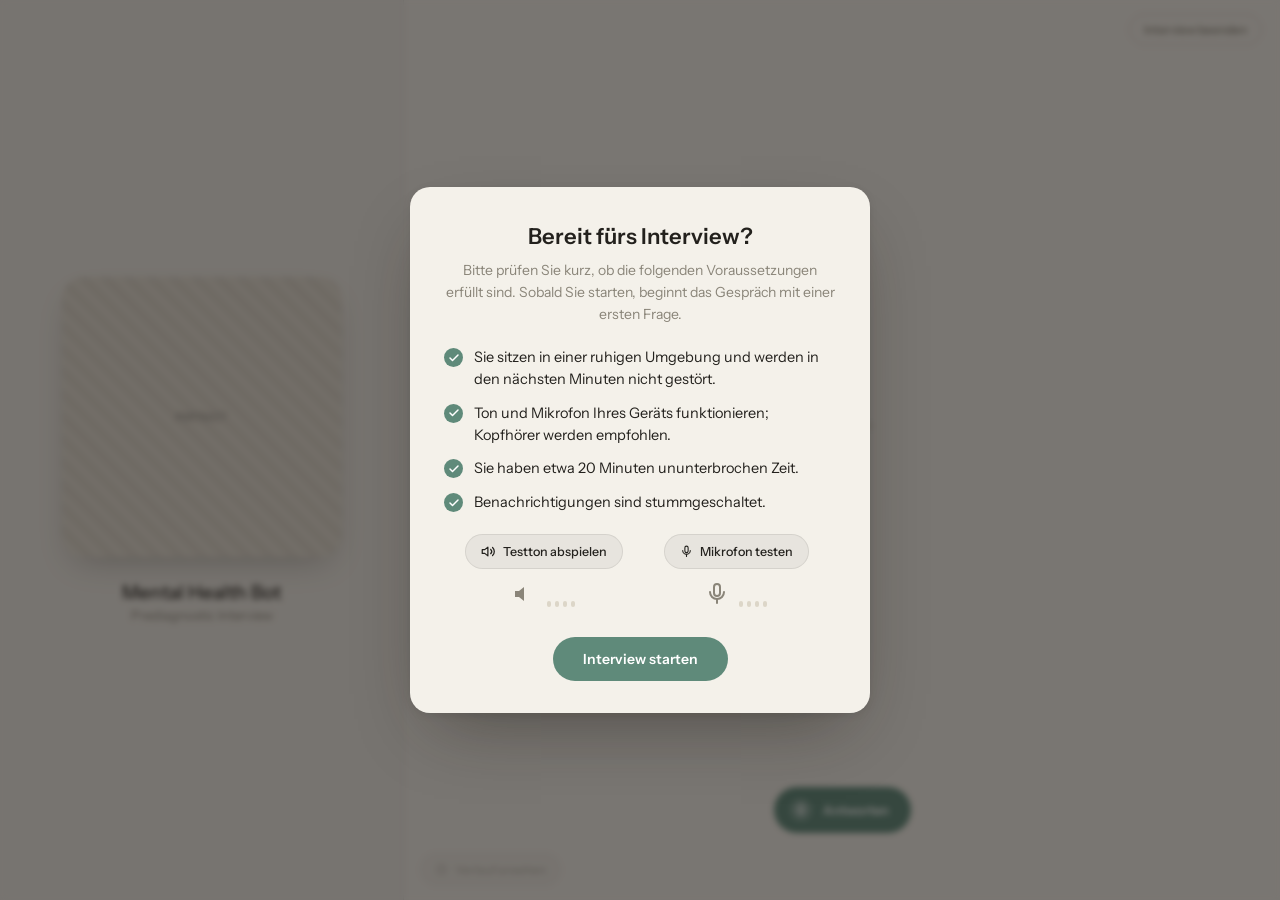
==== commit 8083261b: "Build the abort/exit flow (Step 6/Stage 4) Two entry points into the same exit flow: - Voluntary abo" ====
--- a/frontend/index.html
+++ b/frontend/index.html
@@ -70,6 +70,30 @@
     </div>
   </div>
 
+  <!-- Rückfrage vor dem freiwilligen Abbruch. Inhalt bleibt bewusst
+       einsehbar dahinter (Hintergrund nur unscharf, nicht ganz verdeckt),
+       damit klar ist: man ist noch mitten im Interview. -->
+  <div class="confirmov hidden" id="confirmov">
+    <div class="confirmbox">
+      <div class="confirmtitle" id="confirmTitle"></div>
+      <div class="confirmtext" id="confirmText"></div>
+      <div class="confirmbtns">
+        <button class="confirmcancel" id="confirmCancelBtn" type="button"></button>
+        <button class="confirmconfirm" id="confirmConfirmBtn" type="button"></button>
+      </div>
+    </div>
+  </div>
+
+  <!-- Dreistufiger Exit-Flow (Unterstützung / optionale Begründung /
+       Studienentscheid) — Inhalt wird komplett per JS befüllt, siehe
+       renderExitFlow() weiter unten. -->
+  <div class="exitov hidden" id="exitov">
+    <div class="exitbox">
+      <div class="exitstepper" id="exitStepper"></div>
+      <div class="exitcontent" id="exitContent"></div>
+    </div>
+  </div>
+
   <div class="deskbody">
 
     <!-- LINKS: Embodiment-Bühne (feste Größe). Inhalt füllt das Skript ein. -->
@@ -84,6 +108,13 @@
     <!-- RECHTS: Konversation. Der Chat wird in BEIDEN Modalitäten gezeigt.
          Unten je nach Modalität die passende Leiste. -->
     <div class="convo">
+      <!-- Freiwilliger Abbruch, jederzeit, dieselbe Stelle in beiden
+           Modalitäten. Öffnet nur die Rückfrage — window.onAbortIntent()
+           feuert schon hier, noch vor jeder Bestätigung. -->
+      <div class="convohd" id="convohd">
+        <button class="abortbtn" id="abortBtn" type="button">Interview beenden</button>
+      </div>
+
       <div class="chat" id="chat"><!-- Sprechblasen werden eingefügt --></div>
 
       <!-- Leiste A: TEXT-Modalität -->
@@ -102,6 +133,14 @@
           </span>
           <span id="micLabel">Zum Sprechen klicken</span>
         </button>
+      </div>
+
+      <!-- Leiste C: Interview fertig (beide Modalitäten) — ersetzt die
+           Antwort-Bedienung, sobald der Leitfaden komplett durchlaufen ist.
+           Chat/Gesprächszustand bleibt sichtbar (inkl. Abschlussnachricht);
+           erst ein Klick hier führt zur eigentlichen Exit-Seite. -->
+      <div class="endbar" id="endbar" style="display:none">
+        <button class="endbtn" id="endInterviewBtn" type="button">Interview beenden</button>
       </div>
 
       <!-- Fußzeile: Verlauf (beide Modalitäten) + Frage wiederholen (nur
@@ -229,18 +268,20 @@
     // Embodiment
     document.getElementById("slot").innerHTML = embodimentHTML();
 
-    // Modalität: passende Bodenleiste zeigen (ausgeblendet, während der
-    // Verlauf offen ist ODER das Interview fertig ist — man tippt/spricht
-    // dann nicht mehr).
+    // Modalität: passende Bodenleiste zeigen. Beim Verlauf ODER nach dem
+    // formellen Beenden (Klick auf "Interview beenden") ausgeblendet — bis
+    // dahin bleibt der Chat/Zustand sichtbar (inkl. Abschlussnachricht),
+    // nur die Bedienleiste wechselt auf "Interview beenden" statt Antworten.
     const isSpeech = cfg.modality === "speech";
-    const hideControls = cfg.historyOpen || cfg.interviewFinished;
-    document.getElementById("inputbar").style.display = (!hideControls && !isSpeech) ? "flex" : "none";
-    document.getElementById("micbar").style.display   = (!hideControls && isSpeech) ? "flex" : "none";
+    const hideControls = cfg.historyOpen || cfg.interviewEnded;
+    document.getElementById("inputbar").style.display = (!hideControls && !isSpeech && !cfg.interviewFinished) ? "flex" : "none";
+    document.getElementById("micbar").style.display   = (!hideControls && isSpeech && !cfg.interviewFinished) ? "flex" : "none";
+    document.getElementById("endbar").style.display    = (!hideControls && cfg.interviewFinished) ? "flex" : "none";
 
     const chat = document.getElementById("chat");
     if (cfg.historyOpen) {
       renderHistory(chat);
-    } else if (cfg.interviewFinished) {
+    } else if (cfg.interviewEnded) {
       renderFinished(chat);
     } else if (isSpeech) {
       renderSpeech(chat);
@@ -281,6 +322,18 @@
       const who = m.role === "user" ? "P01" : "LLM";
       return '<div class="logrow"><b>' + who + '</b> ' + m.text + '</div>';
     }).join("");
+
+    // Freiwilliger Abbruch: jederzeit während des aktiven Interviews, aber
+    // nicht mehr nötig/sinnvoll, sobald der Leitfaden fertig ist (dann
+    // übernimmt .endbar denselben Exit-Flow) oder eines der Overlays offen ist.
+    const convohd = document.getElementById("convohd");
+    if (convohd) {
+      const showAbort = !cfg.historyOpen && !cfg.interviewFinished && !cfg.exitOpen && !cfg.confirmOpen;
+      convohd.style.display = showAbort ? "flex" : "none";
+    }
+
+    renderConfirmOverlay();
+    renderExitFlow();
 
     // aktive Buttons im Overlay markieren
     document.querySelectorAll("#embSeg .segbtn").forEach(function (btn) {
@@ -325,32 +378,130 @@
     chat.scrollTop = chat.scrollHeight;
   }
 
-  /* --- Interview fertig: einfacher Abschluss-Bildschirm -------------------
-     Der Leitfaden ist komplett durchlaufen (siehe cfg.interviewFinished,
-     gesetzt anhand von "finished" aus dem Server). Absichtlich schlicht —
-     der richtige Abbruch-/Exit-Flow (Hilfsangebote, Studienentscheid) ist
-     ein eigener, noch folgender Schritt; das hier verhindert nur, dass man
-     weiter antworten kann und die Abschlussnachricht sich wiederholt. */
+  /* --- Nach abgeschlossenem Exit-Flow: einfache Bestätigung ---------------
+     Wird erst gezeigt, NACHDEM im Exit-Flow (siehe renderExitFlow() unten)
+     tatsächlich abgeschlossen wurde (cfg.interviewEnded). Bis dahin bleibt
+     der Chat/Gesprächszustand sichtbar. Zeigt unterschiedlichen Text, je
+     nachdem ob regulär abgeschlossen ("continue") oder die Studie ganz
+     verlassen wurde ("withdraw") — cfg.exitFinalChoice, siehe finishExit()
+     in conversation.js. */
   function renderFinished(chat) {
-    if (cfg.interviewEnded) {
-      chat.innerHTML =
-        '<div class="finishedscreen">' +
-          '<div class="finishedtitle">Vielen Dank!</div>' +
-          '<div class="finishedtext">Das Interview ist beendet. Sie können dieses Fenster jetzt schließen.</div>' +
+    const ex = cfg.exit || {};
+    const isWithdraw = cfg.exitFinalChoice === "withdraw";
+    const title = isWithdraw ? (ex.finalWithdrawTitle || "Studie beendet") : (ex.finalThanksTitle || "Vielen Dank!");
+    const text = isWithdraw ? (ex.finalWithdrawText || "") : (ex.finalThanksText || "");
+    chat.innerHTML = '<div class="finishedscreen"><div class="finishedtitle"></div><div class="finishedtext"></div></div>';
+    chat.querySelector(".finishedtitle").textContent = title;
+    chat.querySelector(".finishedtext").textContent = text;
+  }
+
+  /* --- Rückfrage vor dem freiwilligen Abbruch ------------------------------ */
+  function renderConfirmOverlay() {
+    const ov = document.getElementById("confirmov");
+    if (!ov) return;
+    ov.classList.toggle("hidden", !cfg.confirmOpen);
+    if (!cfg.confirmOpen) return;
+    document.getElementById("confirmTitle").textContent = cfg.exit.confirmTitle || "";
+    document.getElementById("confirmText").textContent = cfg.exit.confirmText || "";
+    document.getElementById("confirmCancelBtn").textContent = cfg.exit.confirmCancel || "Zurück zum Interview";
+    document.getElementById("confirmConfirmBtn").textContent = cfg.exit.confirmConfirm || "Interview beenden";
+  }
+
+  /* --- Dreistufiger Exit-Flow ----------------------------------------------
+     Schritt 1 (Unterstützung) und 3 (Studienentscheid) gelten immer;
+     Schritt 2 (optionale Begründung) nur beim freiwilligen Abbruch (siehe
+     activeExitSteps() in conversation.js) — beim normalen Abschluss gibt es
+     ja nichts zu begründen. Inhalt wird bei jedem Aufruf neu aufgebaut;
+     Texte per textContent gesetzt, nicht per HTML-Konkatenation, damit kein
+     Fremdinhalt aus conversation.js als Markup interpretiert wird. */
+  function renderExitFlow() {
+    const ov = document.getElementById("exitov");
+    if (!ov) return;
+    ov.classList.toggle("hidden", !cfg.exitOpen);
+    if (!cfg.exitOpen) return;
+
+    const steps = window.activeExitSteps ? window.activeExitSteps() : [1, 3];
+    const step = window.currentExitStep ? window.currentExitStep() : steps[0];
+    const stepPosition = steps.indexOf(step) + 1;
+    document.getElementById("exitStepper").textContent = "Schritt " + stepPosition + " von " + steps.length;
+
+    const content = document.getElementById("exitContent");
+    const ex = cfg.exit;
+
+    if (step === 1) {
+      content.innerHTML =
+        '<div class="exittitle"></div>' +
+        '<div class="exittext"></div>' +
+        '<ul class="exitresources"></ul>' +
+        '<button class="exitnext" id="exitStep1Next" type="button"></button>';
+      content.querySelector(".exittitle").textContent = ex.supportTitle || "";
+      content.querySelector(".exittext").textContent = ex.supportText || "";
+      const list = content.querySelector(".exitresources");
+      (ex.supportResources || []).forEach(function (r) {
+        const li = document.createElement("li");
+        const name = document.createElement("strong");
+        name.textContent = r.name;
+        const detail = document.createElement("span");
+        detail.textContent = r.detail;
+        li.appendChild(name);
+        li.appendChild(detail);
+        list.appendChild(li);
+      });
+      const nextBtn = content.querySelector("#exitStep1Next");
+      nextBtn.textContent = ex.supportNext || "Weiter";
+      nextBtn.addEventListener("click", function () {
+        if (typeof window.advanceExitStep === "function") window.advanceExitStep();
+      });
+    } else if (step === 2) {
+      content.innerHTML =
+        '<div class="exittitle"></div>' +
+        '<div class="exittext"></div>' +
+        '<textarea class="exitreason" id="exitReasonInput" rows="4"></textarea>' +
+        '<div class="exitbtnrow">' +
+          '<button class="exitskip" id="exitSkipBtn" type="button"></button>' +
+          '<button class="exitnext" id="exitStep2Next" type="button"></button>' +
         '</div>';
-      return;
-    }
-    chat.innerHTML =
-      '<div class="finishedscreen">' +
-        '<div class="finishedtitle">Interview abgeschlossen</div>' +
-        '<div class="finishedtext">Vielen Dank für Ihre Teilnahme an diesem Interview.</div>' +
-        '<button class="finishedbtn" id="endInterviewBtn" type="button">Interview beenden</button>' +
-      '</div>';
-    const btn = document.getElementById("endInterviewBtn");
-    if (btn) {
-      btn.addEventListener("click", function () {
-        if (typeof window.endInterview === "function") window.endInterview();
+      content.querySelector(".exittitle").textContent = ex.reasonTitle || "";
+      content.querySelector(".exittext").textContent = ex.reasonText || "";
+      const textarea = content.querySelector("#exitReasonInput");
+      textarea.placeholder = ex.reasonPlaceholder || "";
+      textarea.value = cfg.exitReason || "";
+      const skipBtn = content.querySelector("#exitSkipBtn");
+      skipBtn.textContent = ex.reasonSkip || "Überspringen";
+      skipBtn.addEventListener("click", function () {
+        if (typeof window.skipExitReason === "function") window.skipExitReason();
       });
+      const nextBtn = content.querySelector("#exitStep2Next");
+      nextBtn.textContent = ex.reasonNext || "Weiter";
+      nextBtn.addEventListener("click", function () {
+        if (typeof window.submitExitReason === "function") window.submitExitReason(textarea.value);
+      });
+    } else {
+      content.innerHTML =
+        '<div class="exittitle"></div>' +
+        '<div class="exittext"></div>' +
+        '<button class="exitchoice" id="exitContinueBtn" type="button">' +
+          '<span class="exitchoicelabel"></span><span class="exitchoicedesc"></span>' +
+        '</button>' +
+        '<button class="exitchoice" id="exitWithdrawBtn" type="button">' +
+          '<span class="exitchoicelabel"></span><span class="exitchoicedesc"></span>' +
+        '</button>' +
+        '<div class="exitdeletionnote"></div>';
+      content.querySelector(".exittitle").textContent = ex.decisionTitle || "";
+      content.querySelector(".exittext").textContent = ex.decisionText || "";
+      const continueBtn = content.querySelector("#exitContinueBtn");
+      continueBtn.querySelector(".exitchoicelabel").textContent = ex.continueLabel || "";
+      continueBtn.querySelector(".exitchoicedesc").textContent = ex.continueDesc || "";
+      continueBtn.addEventListener("click", function () {
+        if (typeof window.chooseExitDecision === "function") window.chooseExitDecision("continue");
+      });
+      const withdrawBtn = content.querySelector("#exitWithdrawBtn");
+      withdrawBtn.querySelector(".exitchoicelabel").textContent = ex.withdrawLabel || "";
+      withdrawBtn.querySelector(".exitchoicedesc").textContent = ex.withdrawDesc || "";
+      withdrawBtn.addEventListener("click", function () {
+        if (typeof window.chooseExitDecision === "function") window.chooseExitDecision("withdraw");
+      });
+      content.querySelector(".exitdeletionnote").textContent = ex.deletionNote || "";
     }
   }
 
@@ -505,6 +656,29 @@
     if (typeof window.replayLastQuestion === "function") window.replayLastQuestion();
   });
 
+  /* --- Interview beenden nach normalem Abschluss: führt direkt in den
+         Exit-Flow, ohne Rückfrage. --------------------------------------- */
+  var endInterviewBtn = document.getElementById("endInterviewBtn");
+  if (endInterviewBtn) endInterviewBtn.addEventListener("click", function () {
+    if (typeof window.startNaturalExit === "function") window.startNaturalExit();
+  });
+
+  /* --- Freiwilliger Abbruch: Button oben rechts -> Rückfrage -------------- */
+  var abortBtn = document.getElementById("abortBtn");
+  if (abortBtn) abortBtn.addEventListener("click", function () {
+    if (typeof window.startAbortFlow === "function") window.startAbortFlow();
+  });
+
+  var confirmCancelBtn = document.getElementById("confirmCancelBtn");
+  if (confirmCancelBtn) confirmCancelBtn.addEventListener("click", function () {
+    if (typeof window.cancelAbort === "function") window.cancelAbort();
+  });
+
+  var confirmConfirmBtn = document.getElementById("confirmConfirmBtn");
+  if (confirmConfirmBtn) confirmConfirmBtn.addEventListener("click", function () {
+    if (typeof window.confirmAbort === "function") window.confirmAbort();
+  });
+
   /* --- Testton: reine Web-Audio-Erzeugung, kein Server/TTS nötig ---------
      Der Lautsprecher färbt sich grün und die Balken schlagen aus, exakt
      nach der ECHTEN Lautstärke des gerade gespielten Tons (über einen
--- a/frontend/style.css
+++ b/frontend/style.css
@@ -186,6 +186,13 @@
   margin-left:1px; vertical-align:-2px; animation:blink 1s steps(1) infinite; }
 /* Mikro-Leiste + Umschalt-Button (Klick statt Halten – PC-tauglich) */
 .micbar{ display:flex; align-items:center; justify-content:center; gap:14px; padding:14px 16px 20px; }
+.endbar{ display:flex; align-items:center; justify-content:center; padding:14px 16px 20px; }
+.endbtn{
+  padding:13px 28px; border:none; border-radius:26px;
+  background:var(--accent); color:#fff; font:600 14px 'Instrument Sans',sans-serif;
+  cursor:pointer;
+}
+.endbtn:hover{ background:var(--accent-ink); }
 .mictoggle{ display:inline-flex; align-items:center; gap:11px; padding:12px 22px 12px 16px;
   border-radius:26px; background:var(--accent); color:#fff; border:none; cursor:pointer;
   font:600 13px 'Instrument Sans',sans-serif; }
@@ -307,7 +314,7 @@
 /* 7) =========================  FORSCHER-OVERLAY  =========================
    Ein-/ausblenden mit  Cmd/Strg + Shift + R  (siehe index.html).            */
 .ovpanel{
-  position:absolute; right:18px; bottom:18px; width:304px;
+  position:absolute; right:18px; bottom:18px; width:304px; z-index:60;
   background:rgba(24,22,19,.94); backdrop-filter:blur(10px);
   border:1px solid rgba(255,255,255,.09); border-radius:18px;
   padding:18px 18px 20px; color:#efe9df;
@@ -352,3 +359,102 @@
 .livedot{ width:7px; height:7px; border-radius:50%; background:var(--accent); animation:blink 2s infinite; }
 .stat{ margin-left:auto; display:flex; align-items:center; gap:6px;
   font:500 11px ui-monospace,Menlo,monospace; color:var(--accent); }
+
+/* 9) ==========================  ABBRUCH & EXIT  ============================
+   Abbruch-Button (jederzeit, oben rechts, beide Modalitäten), Rückfrage,
+   dreistufiger Exit-Flow (Unterstützung / optionale Begründung /
+   Studienentscheid). Siehe frontend/conversation.js für den cfg.exit-Block
+   und die gesamte Ablauf-Logik. */
+.convohd{ display:flex; justify-content:flex-end; padding:14px 18px 0; }
+.abortbtn{
+  padding:7px 14px; border-radius:16px;
+  background:transparent; border:1px solid rgba(0,0,0,.12);
+  font:500 12px 'Instrument Sans',sans-serif; color:var(--muted);
+  cursor:pointer;
+}
+.abortbtn:hover{ background:rgba(0,0,0,.04); color:var(--ink); }
+
+/* --- Rückfrage vor dem Abbruch ------------------------------------------- */
+.confirmov{
+  position:absolute; inset:0; z-index:45;
+  display:flex; align-items:center; justify-content:center;
+  background:rgba(20,18,15,.35); backdrop-filter:blur(7px);
+}
+.confirmov.hidden{ display:none; }
+.confirmbox{
+  width:min(380px, 84%); background:var(--paper); border-radius:18px;
+  padding:28px 26px 24px; text-align:center;
+  box-shadow:0 24px 60px -20px rgba(30,26,20,.4);
+}
+.confirmtitle{ font:600 18px 'Instrument Sans',sans-serif; margin-bottom:8px; }
+.confirmtext{ font:400 13.5px/1.5 'Instrument Sans',sans-serif; color:var(--muted); margin-bottom:20px; }
+.confirmbtns{ display:flex; flex-direction:column; gap:9px; }
+.confirmcancel, .confirmconfirm{
+  padding:11px 20px; border-radius:22px; border:none; cursor:pointer;
+  font:600 13.5px 'Instrument Sans',sans-serif;
+}
+.confirmcancel{ background:rgba(0,0,0,.05); color:var(--ink); }
+.confirmcancel:hover{ background:rgba(0,0,0,.09); }
+.confirmconfirm{ background:var(--accent); color:#fff; }
+.confirmconfirm:hover{ background:var(--accent-ink); }
+
+/* --- Dreistufiger Exit-Flow ----------------------------------------------- */
+.exitov{
+  position:absolute; inset:0; z-index:45;
+  display:flex; align-items:center; justify-content:center;
+  background:rgba(20,18,15,.55); backdrop-filter:blur(7px);
+}
+.exitov.hidden{ display:none; }
+.exitbox{
+  width:min(440px, 88%); max-height:84%; overflow-y:auto;
+  background:var(--paper); border-radius:20px; padding:28px 28px 26px;
+  box-shadow:0 30px 70px -24px rgba(30,26,20,.45);
+}
+.exitstepper{
+  font:500 11.5px 'Instrument Sans',sans-serif; color:var(--muted);
+  text-transform:uppercase; letter-spacing:.04em; margin-bottom:16px;
+}
+.exittitle{ font:600 19px 'Instrument Sans',sans-serif; margin-bottom:8px; }
+.exittext{ font:400 13.5px/1.55 'Instrument Sans',sans-serif; color:var(--muted); margin-bottom:18px; }
+
+.exitresources{ list-style:none; margin:0 0 20px; padding:0; display:flex; flex-direction:column; gap:12px; }
+.exitresources li{ display:flex; flex-direction:column; gap:2px; font:400 13.5px 'Instrument Sans',sans-serif; }
+.exitresources li strong{ font-weight:600; color:var(--ink); }
+.exitresources li span{ color:var(--muted); font-size:12.5px; }
+
+.exitnext{
+  width:100%; padding:12px; border:none; border-radius:22px;
+  background:var(--accent); color:#fff; font:600 13.5px 'Instrument Sans',sans-serif;
+  cursor:pointer;
+}
+.exitnext:hover{ background:var(--accent-ink); }
+
+.exitreason{
+  width:100%; resize:vertical; padding:11px 13px; border-radius:12px;
+  border:1px solid rgba(0,0,0,.12); background:#fff;
+  font:400 13.5px/1.5 'Instrument Sans',sans-serif; color:var(--ink);
+  margin-bottom:14px;
+}
+.exitbtnrow{ display:flex; gap:10px; }
+.exitbtnrow .exitskip, .exitbtnrow .exitnext{ flex:1; width:auto; }
+.exitskip{
+  padding:12px; border-radius:22px; border:1px solid rgba(0,0,0,.12);
+  background:transparent; color:var(--ink); font:600 13.5px 'Instrument Sans',sans-serif;
+  cursor:pointer;
+}
+.exitskip:hover{ background:rgba(0,0,0,.04); }
+
+/* Beide Optionen bewusst gleich gewichtet — keine optisch "empfohlene"
+   Wahl, das ist eine Widerrufsentscheidung. */
+.exitchoice{
+  display:block; width:100%; text-align:left; margin-bottom:10px;
+  padding:14px 16px; border-radius:14px; border:1px solid rgba(0,0,0,.1);
+  background:#fff; cursor:pointer;
+}
+.exitchoice:hover{ border-color:var(--accent); }
+.exitchoicelabel{ display:block; font:600 14px 'Instrument Sans',sans-serif; color:var(--ink); margin-bottom:3px; }
+.exitchoicedesc{ display:block; font:400 12.5px/1.4 'Instrument Sans',sans-serif; color:var(--muted); }
+.exitdeletionnote{
+  margin-top:14px; padding-top:14px; border-top:1px solid rgba(0,0,0,.08);
+  font:400 12px/1.5 'Instrument Sans',sans-serif; color:var(--muted);
+}
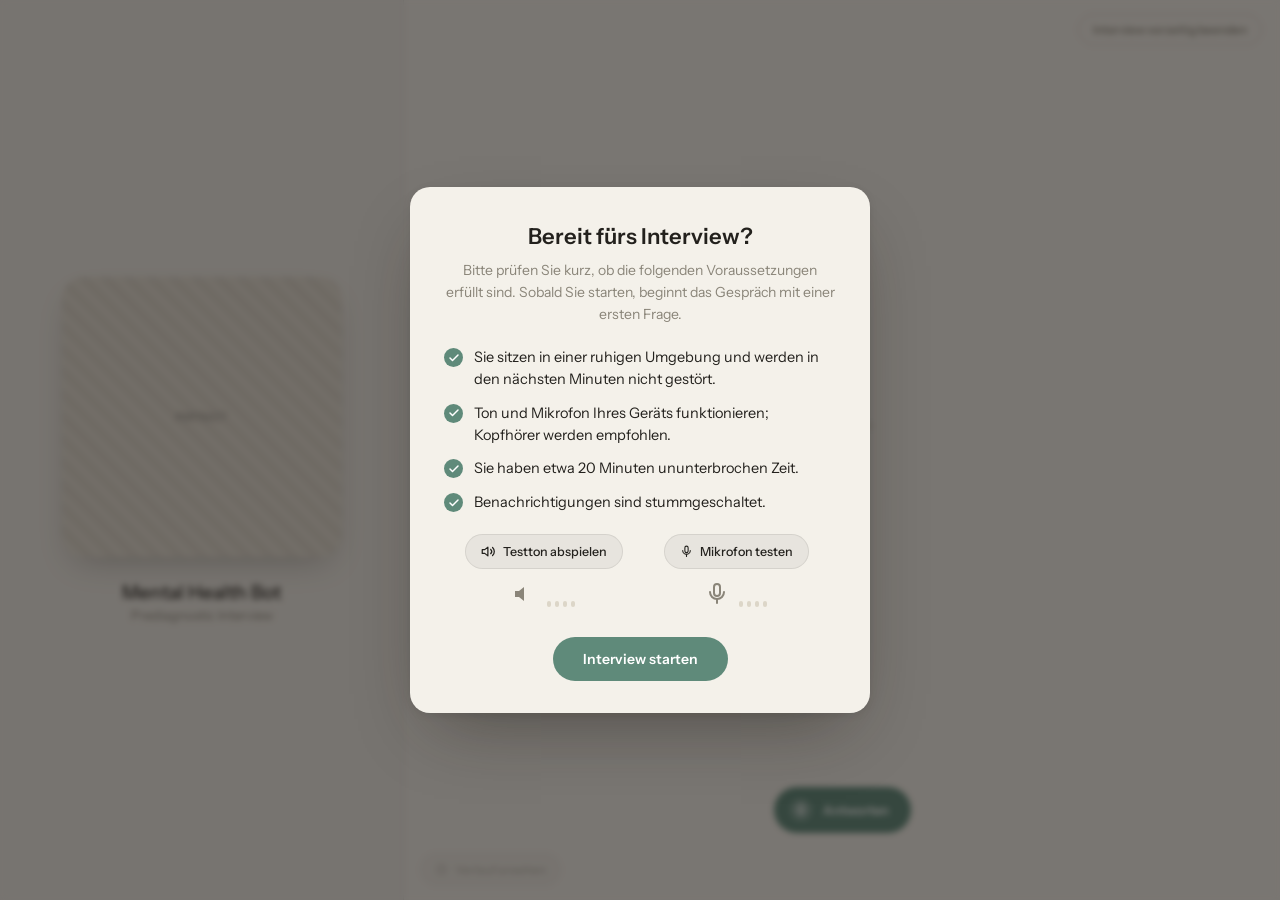
==== commit 12436a98: "Turn the exit flow into a real page instead of an overlay The confirm dialog ("really end early?") s" ====
--- a/frontend/index.html
+++ b/frontend/index.html
@@ -112,7 +112,7 @@
            Modalitäten. Öffnet nur die Rückfrage — window.onAbortIntent()
            feuert schon hier, noch vor jeder Bestätigung. -->
       <div class="convohd" id="convohd">
-        <button class="abortbtn" id="abortBtn" type="button">Interview beenden</button>
+        <button class="abortbtn" id="abortBtn" type="button">Interview vorzeitig beenden</button>
       </div>
 
       <div class="chat" id="chat"><!-- Sprechblasen werden eingefügt --></div>
@@ -268,12 +268,12 @@
     // Embodiment
     document.getElementById("slot").innerHTML = embodimentHTML();
 
-    // Modalität: passende Bodenleiste zeigen. Beim Verlauf ODER nach dem
-    // formellen Beenden (Klick auf "Interview beenden") ausgeblendet — bis
-    // dahin bleibt der Chat/Zustand sichtbar (inkl. Abschlussnachricht),
-    // nur die Bedienleiste wechselt auf "Interview beenden" statt Antworten.
+    // Modalität: passende Bodenleiste zeigen. Ausgeblendet, während der
+    // Verlauf oder die Exit-Seite offen ist — bis dahin bleibt der
+    // Chat/Zustand sichtbar (inkl. Abschlussnachricht), nur die Bedienleiste
+    // wechselt auf "Interview beenden" statt Antworten.
     const isSpeech = cfg.modality === "speech";
-    const hideControls = cfg.historyOpen || cfg.interviewEnded;
+    const hideControls = cfg.historyOpen || cfg.exitOpen;
     document.getElementById("inputbar").style.display = (!hideControls && !isSpeech && !cfg.interviewFinished) ? "flex" : "none";
     document.getElementById("micbar").style.display   = (!hideControls && isSpeech && !cfg.interviewFinished) ? "flex" : "none";
     document.getElementById("endbar").style.display    = (!hideControls && cfg.interviewFinished) ? "flex" : "none";
@@ -281,8 +281,6 @@
     const chat = document.getElementById("chat");
     if (cfg.historyOpen) {
       renderHistory(chat);
-    } else if (cfg.interviewEnded) {
-      renderFinished(chat);
     } else if (isSpeech) {
       renderSpeech(chat);
     } else {
@@ -378,23 +376,6 @@
     chat.scrollTop = chat.scrollHeight;
   }
 
-  /* --- Nach abgeschlossenem Exit-Flow: einfache Bestätigung ---------------
-     Wird erst gezeigt, NACHDEM im Exit-Flow (siehe renderExitFlow() unten)
-     tatsächlich abgeschlossen wurde (cfg.interviewEnded). Bis dahin bleibt
-     der Chat/Gesprächszustand sichtbar. Zeigt unterschiedlichen Text, je
-     nachdem ob regulär abgeschlossen ("continue") oder die Studie ganz
-     verlassen wurde ("withdraw") — cfg.exitFinalChoice, siehe finishExit()
-     in conversation.js. */
-  function renderFinished(chat) {
-    const ex = cfg.exit || {};
-    const isWithdraw = cfg.exitFinalChoice === "withdraw";
-    const title = isWithdraw ? (ex.finalWithdrawTitle || "Studie beendet") : (ex.finalThanksTitle || "Vielen Dank!");
-    const text = isWithdraw ? (ex.finalWithdrawText || "") : (ex.finalThanksText || "");
-    chat.innerHTML = '<div class="finishedscreen"><div class="finishedtitle"></div><div class="finishedtext"></div></div>';
-    chat.querySelector(".finishedtitle").textContent = title;
-    chat.querySelector(".finishedtext").textContent = text;
-  }
-
   /* --- Rückfrage vor dem freiwilligen Abbruch ------------------------------ */
   function renderConfirmOverlay() {
     const ov = document.getElementById("confirmov");
@@ -404,29 +385,43 @@
     document.getElementById("confirmTitle").textContent = cfg.exit.confirmTitle || "";
     document.getElementById("confirmText").textContent = cfg.exit.confirmText || "";
     document.getElementById("confirmCancelBtn").textContent = cfg.exit.confirmCancel || "Zurück zum Interview";
-    document.getElementById("confirmConfirmBtn").textContent = cfg.exit.confirmConfirm || "Interview beenden";
-  }
-
-  /* --- Dreistufiger Exit-Flow ----------------------------------------------
-     Schritt 1 (Unterstützung) und 3 (Studienentscheid) gelten immer;
-     Schritt 2 (optionale Begründung) nur beim freiwilligen Abbruch (siehe
-     activeExitSteps() in conversation.js) — beim normalen Abschluss gibt es
-     ja nichts zu begründen. Inhalt wird bei jedem Aufruf neu aufgebaut;
-     Texte per textContent gesetzt, nicht per HTML-Konkatenation, damit kein
-     Fremdinhalt aus conversation.js als Markup interpretiert wird. */
+    document.getElementById("confirmConfirmBtn").textContent = cfg.exit.confirmConfirm || "Interview vorzeitig beenden";
+  }
+
+  /* --- Exit-Seite: Schritte, DANN die finale Bestätigung -------------------
+     Eine einzige, echte Seite ohne Rückweg — anders als die Rückfrage kein
+     Overlay über dem Interview. Zeigt zuerst den aktiven Schritt-Ablauf
+     (Unterstützung, ggf. Begründung, ggf. Studienentscheid — siehe
+     activeExitSteps() in conversation.js), und sobald tatsächlich
+     abgeschlossen wurde (cfg.interviewEnded), auf DERSELBEN Seite die
+     finale Bestätigung — nie zurück zu einer Chat-/Zustandsansicht, die das
+     Interview wieder sichtbar machen würde. Inhalt wird bei jedem Aufruf
+     neu aufgebaut; Texte per textContent, nicht per HTML-Konkatenation,
+     damit kein Fremdinhalt aus conversation.js als Markup interpretiert wird. */
   function renderExitFlow() {
     const ov = document.getElementById("exitov");
     if (!ov) return;
     ov.classList.toggle("hidden", !cfg.exitOpen);
     if (!cfg.exitOpen) return;
 
-    const steps = window.activeExitSteps ? window.activeExitSteps() : [1, 3];
+    const content = document.getElementById("exitContent");
+    const ex = cfg.exit;
+
+    if (cfg.interviewEnded) {
+      document.getElementById("exitStepper").textContent = "";
+      const isWithdraw = cfg.exitFinalChoice === "withdraw";
+      content.innerHTML = '<div class="exittitle"></div><div class="exittext"></div>';
+      content.querySelector(".exittitle").textContent =
+        isWithdraw ? (ex.finalWithdrawTitle || "Studie beendet") : (ex.finalThanksTitle || "Vielen Dank!");
+      content.querySelector(".exittext").textContent =
+        isWithdraw ? (ex.finalWithdrawText || "") : (ex.finalThanksText || "");
+      return;
+    }
+
+    const steps = window.activeExitSteps ? window.activeExitSteps() : [1];
     const step = window.currentExitStep ? window.currentExitStep() : steps[0];
     const stepPosition = steps.indexOf(step) + 1;
     document.getElementById("exitStepper").textContent = "Schritt " + stepPosition + " von " + steps.length;
-
-    const content = document.getElementById("exitContent");
-    const ex = cfg.exit;
 
     if (step === 1) {
       content.innerHTML =
@@ -665,9 +660,12 @@
 
   /* --- Freiwilliger Abbruch: Button oben rechts -> Rückfrage -------------- */
   var abortBtn = document.getElementById("abortBtn");
-  if (abortBtn) abortBtn.addEventListener("click", function () {
-    if (typeof window.startAbortFlow === "function") window.startAbortFlow();
-  });
+  if (abortBtn) {
+    abortBtn.textContent = cfg.exit.abortButton || "Interview vorzeitig beenden";
+    abortBtn.addEventListener("click", function () {
+      if (typeof window.startAbortFlow === "function") window.startAbortFlow();
+    });
+  }
 
   var confirmCancelBtn = document.getElementById("confirmCancelBtn");
   if (confirmCancelBtn) confirmCancelBtn.addEventListener("click", function () {
--- a/frontend/style.css
+++ b/frontend/style.css
@@ -276,21 +276,6 @@
   min-height:1.4em;
 }
 .mictesttranscript.on{ display:block; }
-
-/* 6c) ==========================  ABSCHLUSS  ================================
-    Einfacher Platzhalter, bis der richtige Abbruch-/Exit-Flow gebaut ist. */
-.finishedscreen{
-  flex:1; display:flex; flex-direction:column; align-items:center; justify-content:center;
-  text-align:center; gap:14px; padding:24px;
-}
-.finishedtitle{ font:600 20px 'Instrument Sans',sans-serif; color:var(--ink); }
-.finishedtext{ font:400 14px/1.5 'Instrument Sans',sans-serif; color:var(--muted); max-width:40ch; }
-.finishedbtn{
-  margin-top:10px; padding:12px 26px; border:none; border-radius:24px;
-  background:var(--accent); color:#fff; font:600 13.5px 'Instrument Sans',sans-serif;
-  cursor:pointer;
-}
-.finishedbtn:hover{ background:var(--accent-ink); }
 
 /* 6b) ===================  VERLAUF & FRAGE WIEDERHOLEN  ====================
     Fußzeile mit zwei optionalen Aktionen — Plätze bleiben von Anfang an
@@ -398,48 +383,55 @@
 .confirmconfirm{ background:var(--accent); color:#fff; }
 .confirmconfirm:hover{ background:var(--accent-ink); }
 
-/* --- Dreistufiger Exit-Flow ----------------------------------------------- */
+/* --- Dreistufiger Exit-Flow: ECHTE SEITE, kein Overlay -------------------
+   Bewusst undurchsichtig und ohne "schwebenden Kasten" — anders als die
+   Rückfrage (.confirmov, bleibt ein Overlay: da soll es aussehen, als
+   könnte man zurück) darf hier kein Anschein entstehen, man könnte zum
+   Interview zurückkehren. Deckt das gesamte Fenster ab, auch die
+   Embodiment-Bühne links. */
 .exitov{
   position:absolute; inset:0; z-index:45;
   display:flex; align-items:center; justify-content:center;
-  background:rgba(20,18,15,.55); backdrop-filter:blur(7px);
+  background:var(--page);
+  overflow-y:auto; padding:40px 20px;
 }
 .exitov.hidden{ display:none; }
 .exitbox{
-  width:min(440px, 88%); max-height:84%; overflow-y:auto;
-  background:var(--paper); border-radius:20px; padding:28px 28px 26px;
-  box-shadow:0 30px 70px -24px rgba(30,26,20,.45);
+  width:min(460px, 92%);
+  padding:8px 4px;
 }
 .exitstepper{
   font:500 11.5px 'Instrument Sans',sans-serif; color:var(--muted);
   text-transform:uppercase; letter-spacing:.04em; margin-bottom:16px;
-}
-.exittitle{ font:600 19px 'Instrument Sans',sans-serif; margin-bottom:8px; }
-.exittext{ font:400 13.5px/1.55 'Instrument Sans',sans-serif; color:var(--muted); margin-bottom:18px; }
-
-.exitresources{ list-style:none; margin:0 0 20px; padding:0; display:flex; flex-direction:column; gap:12px; }
-.exitresources li{ display:flex; flex-direction:column; gap:2px; font:400 13.5px 'Instrument Sans',sans-serif; }
+  text-align:center;
+}
+.exittitle{ font:600 22px 'Instrument Sans',sans-serif; margin-bottom:10px; text-align:center; }
+.exittext{ font:400 14px/1.6 'Instrument Sans',sans-serif; color:var(--muted); margin-bottom:22px; text-align:center; }
+
+.exitresources{ list-style:none; margin:0 0 24px; padding:0; display:flex; flex-direction:column; gap:14px; }
+.exitresources li{ display:flex; flex-direction:column; gap:2px; font:400 14px 'Instrument Sans',sans-serif;
+  padding:14px 16px; background:var(--paper); border-radius:14px; }
 .exitresources li strong{ font-weight:600; color:var(--ink); }
 .exitresources li span{ color:var(--muted); font-size:12.5px; }
 
 .exitnext{
-  width:100%; padding:12px; border:none; border-radius:22px;
-  background:var(--accent); color:#fff; font:600 13.5px 'Instrument Sans',sans-serif;
+  width:100%; padding:13px; border:none; border-radius:24px;
+  background:var(--accent); color:#fff; font:600 14px 'Instrument Sans',sans-serif;
   cursor:pointer;
 }
 .exitnext:hover{ background:var(--accent-ink); }
 
 .exitreason{
-  width:100%; resize:vertical; padding:11px 13px; border-radius:12px;
-  border:1px solid rgba(0,0,0,.12); background:#fff;
-  font:400 13.5px/1.5 'Instrument Sans',sans-serif; color:var(--ink);
-  margin-bottom:14px;
+  width:100%; resize:vertical; padding:12px 14px; border-radius:12px;
+  border:1px solid rgba(0,0,0,.12); background:var(--paper);
+  font:400 14px/1.5 'Instrument Sans',sans-serif; color:var(--ink);
+  margin-bottom:16px;
 }
 .exitbtnrow{ display:flex; gap:10px; }
 .exitbtnrow .exitskip, .exitbtnrow .exitnext{ flex:1; width:auto; }
 .exitskip{
-  padding:12px; border-radius:22px; border:1px solid rgba(0,0,0,.12);
-  background:transparent; color:var(--ink); font:600 13.5px 'Instrument Sans',sans-serif;
+  padding:13px; border-radius:24px; border:1px solid rgba(0,0,0,.14);
+  background:transparent; color:var(--ink); font:600 14px 'Instrument Sans',sans-serif;
   cursor:pointer;
 }
 .exitskip:hover{ background:rgba(0,0,0,.04); }
@@ -447,14 +439,14 @@
 /* Beide Optionen bewusst gleich gewichtet — keine optisch "empfohlene"
    Wahl, das ist eine Widerrufsentscheidung. */
 .exitchoice{
-  display:block; width:100%; text-align:left; margin-bottom:10px;
-  padding:14px 16px; border-radius:14px; border:1px solid rgba(0,0,0,.1);
-  background:#fff; cursor:pointer;
+  display:block; width:100%; text-align:left; margin-bottom:12px;
+  padding:16px 18px; border-radius:16px; border:1px solid rgba(0,0,0,.1);
+  background:var(--paper); cursor:pointer;
 }
 .exitchoice:hover{ border-color:var(--accent); }
-.exitchoicelabel{ display:block; font:600 14px 'Instrument Sans',sans-serif; color:var(--ink); margin-bottom:3px; }
-.exitchoicedesc{ display:block; font:400 12.5px/1.4 'Instrument Sans',sans-serif; color:var(--muted); }
+.exitchoicelabel{ display:block; font:600 14.5px 'Instrument Sans',sans-serif; color:var(--ink); margin-bottom:4px; }
+.exitchoicedesc{ display:block; font:400 13px/1.45 'Instrument Sans',sans-serif; color:var(--muted); }
 .exitdeletionnote{
-  margin-top:14px; padding-top:14px; border-top:1px solid rgba(0,0,0,.08);
-  font:400 12px/1.5 'Instrument Sans',sans-serif; color:var(--muted);
-}
+  margin-top:16px; padding-top:16px; border-top:1px solid rgba(0,0,0,.08);
+  font:400 12.5px/1.55 'Instrument Sans',sans-serif; color:var(--muted); text-align:center;
+}
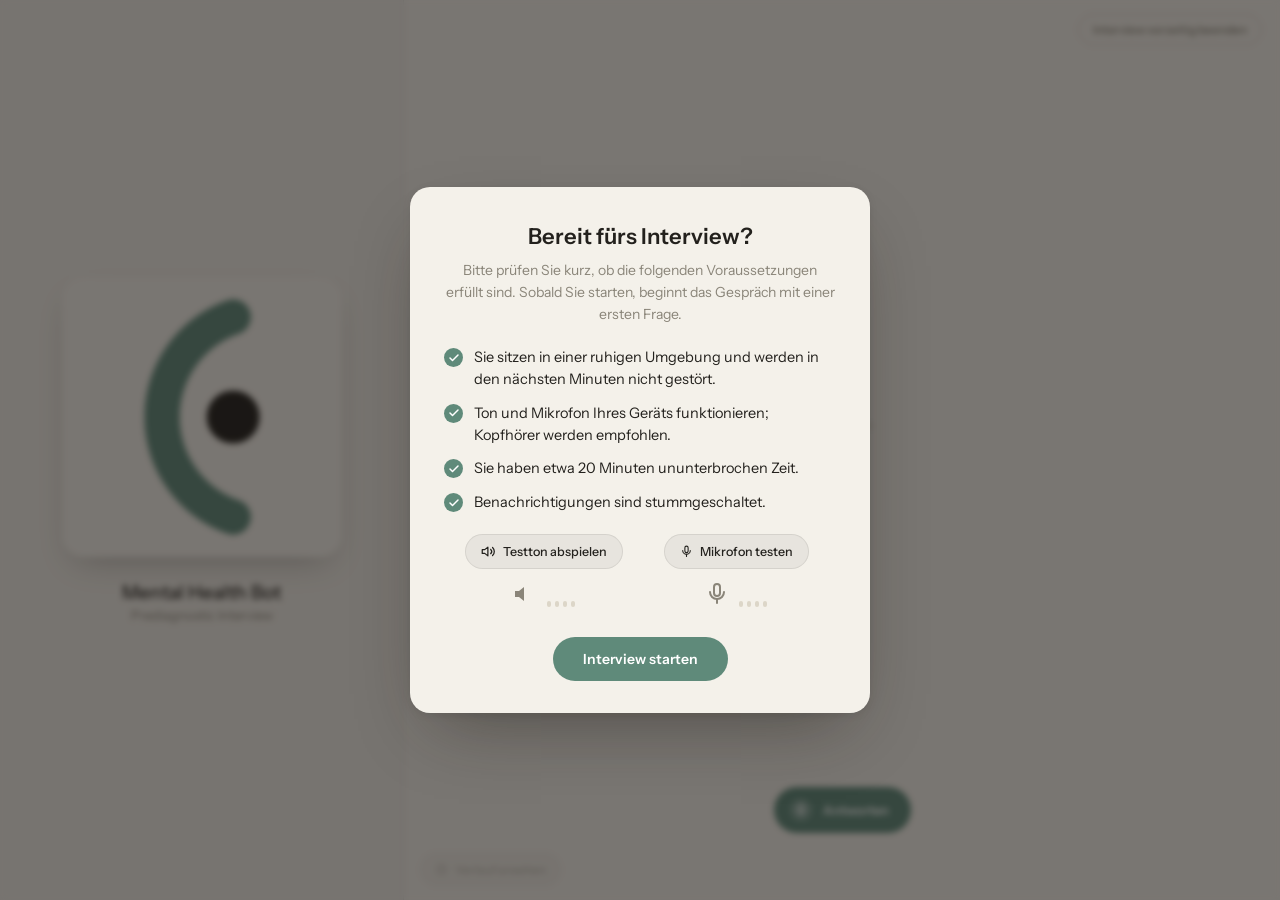
==== commit 5211414a: "Fix "logo" embodiment to actually display a configured image + Upload Logo The "logo" case in embodi" ====
--- a/frontend/index.html
+++ b/frontend/index.html
@@ -207,7 +207,7 @@
   const FALLBACK = {
     clinicianName: "Dr. Maren Vos",
     clinicianRole: "Klinisches Interview · Aufnahme",
-    embodiment: "picture", pictureSrc: "", videoSrc: "",
+    embodiment: "picture", pictureSrc: "", videoSrc: "", logoSrc: "",
     modality: "text",
     clinicianTyping: true,
     clinicianSpeaking: false, userRecording: false, liveTranscript: "", spokenChars: null,
@@ -235,7 +235,9 @@
   function embodimentHTML() {
     switch (cfg.embodiment) {
       case "logo":
-        return '<div class="logofill"><div class="logoglyph"></div></div>';
+        return cfg.logoSrc
+          ? '<img class="fill embimg" src="' + cfg.logoSrc + '" alt="Logo">'
+          : '<div class="logofill"><div class="logoglyph"></div></div>';
       case "avatar":
         return '<div class="avatarfill"><div class="avhead"></div><div class="avbody"></div></div>';
       case "picture":
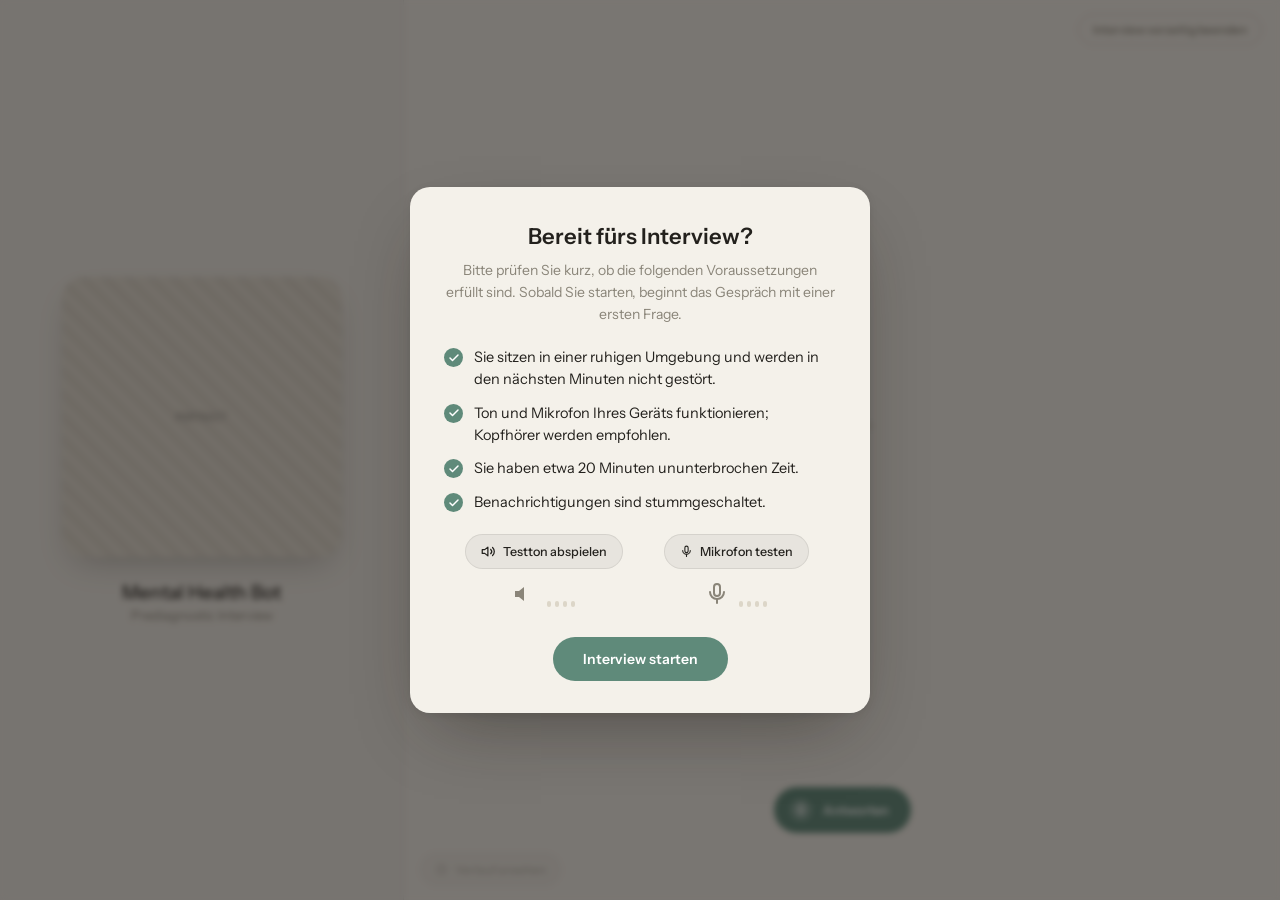
==== commit e09830da: "Add non-blocking safety hint for suicidality/self-harm mentions Deliberately NOT an LLM judgment cal" ====
--- a/frontend/index.html
+++ b/frontend/index.html
@@ -115,6 +115,19 @@
         <button class="abortbtn" id="abortBtn" type="button">Interview vorzeitig beenden</button>
       </div>
 
+      <!-- Sicherheits-Hinweis: bewusste, gezielte Ausnahme vom "kein Text
+           live"-Prinzip der Sprach-Modalität — Sicherheit geht hier vor
+           Bedingungsreinheit. Erscheint in BEIDEN Modalitäten gleich, blockt
+           nichts, das Gespräch läuft normal weiter. Siehe renderSafetyBanner()
+           weiter unten und cfg.safety/cfg.exit.supportResources in
+           conversation.js. -->
+      <div class="safetybanner hidden" id="safetyBanner">
+        <div class="safetybannertitle" id="safetyBannerTitle"></div>
+        <div class="safetybannertext" id="safetyBannerText"></div>
+        <ul class="safetybannerresources" id="safetyBannerResources"></ul>
+        <button class="safetybannerdismiss" id="safetyBannerDismiss" type="button"></button>
+      </div>
+
       <div class="chat" id="chat"><!-- Sprechblasen werden eingefügt --></div>
 
       <!-- Leiste A: TEXT-Modalität -->
@@ -334,6 +347,7 @@
 
     renderConfirmOverlay();
     renderExitFlow();
+    renderSafetyBanner();
 
     // aktive Buttons im Overlay markieren
     document.querySelectorAll("#embSeg .segbtn").forEach(function (btn) {
@@ -376,6 +390,35 @@
       chat.appendChild(b);
     });
     chat.scrollTop = chat.scrollHeight;
+  }
+
+  /* --- Sicherheits-Hinweis: ruhig, nicht blockierend, in BEIDEN Modalitäten
+     gleich. Nutzt dieselben Kontakte wie der Abbruch-Flow
+     (cfg.exit.supportResources), damit Hilfsangebote nicht doppelt gepflegt
+     werden müssen. Bleibt sichtbar, bis aktiv geschlossen — ein neuer
+     Treffer in einer späteren Antwort blendet ihn unabhängig davon wieder
+     ein (siehe dismissSafetyHint() in conversation.js). */
+  function renderSafetyBanner() {
+    const banner = document.getElementById("safetyBanner");
+    if (!banner) return;
+    banner.classList.toggle("hidden", !cfg.safetyHintVisible);
+    if (!cfg.safetyHintVisible) return;
+
+    const safety = cfg.safety || {};
+    document.getElementById("safetyBannerTitle").textContent = safety.bannerTitle || "";
+    document.getElementById("safetyBannerText").textContent = safety.bannerText || "";
+
+    const list = document.getElementById("safetyBannerResources");
+    const resources = (cfg.exit && cfg.exit.supportResources) || [];
+    list.innerHTML = resources.map(function () {
+      return "<li><strong></strong><span></span></li>";
+    }).join("");
+    list.querySelectorAll("li").forEach(function (li, i) {
+      li.querySelector("strong").textContent = resources[i].name;
+      li.querySelector("span").textContent = resources[i].detail;
+    });
+
+    document.getElementById("safetyBannerDismiss").textContent = safety.dismissLabel || "Verstanden";
   }
 
   /* --- Rückfrage vor dem freiwilligen Abbruch ------------------------------ */
@@ -669,6 +712,11 @@
     });
   }
 
+  var safetyBannerDismiss = document.getElementById("safetyBannerDismiss");
+  if (safetyBannerDismiss) safetyBannerDismiss.addEventListener("click", function () {
+    if (typeof window.dismissSafetyHint === "function") window.dismissSafetyHint();
+  });
+
   var confirmCancelBtn = document.getElementById("confirmCancelBtn");
   if (confirmCancelBtn) confirmCancelBtn.addEventListener("click", function () {
     if (typeof window.cancelAbort === "function") window.cancelAbort();
--- a/frontend/style.css
+++ b/frontend/style.css
@@ -276,6 +276,31 @@
   min-height:1.4em;
 }
 .mictesttranscript.on{ display:block; }
+
+/* 6a) ==========================  SICHERHEITS-HINWEIS  ======================
+   Bewusst RUHIG gehalten — kein Rot, keine Warnfarben, kein Ausrufezeichen.
+   Ein Hinweis mit Hilfsangeboten, keine Alarmmeldung. Erscheint gleich in
+   Text- und Sprach-Modalität (siehe Kommentar in index.html zur bewussten
+   Ausnahme vom "kein Text live"-Prinzip). */
+.safetybanner{
+  margin:14px 18px 0; padding:16px 18px;
+  background:color-mix(in srgb, var(--accent) 10%, var(--paper));
+  border:1px solid color-mix(in srgb, var(--accent) 25%, transparent);
+  border-radius:14px;
+}
+.safetybanner.hidden{ display:none; }
+.safetybannertitle{ font:600 14px 'Instrument Sans',sans-serif; color:var(--ink); margin-bottom:6px; }
+.safetybannertext{ font:400 13px/1.5 'Instrument Sans',sans-serif; color:var(--muted); margin-bottom:12px; }
+.safetybannerresources{ list-style:none; margin:0 0 12px; padding:0; display:flex; flex-direction:column; gap:8px; }
+.safetybannerresources li{ font:400 13px 'Instrument Sans',sans-serif; }
+.safetybannerresources li strong{ display:block; color:var(--ink); font-weight:600; }
+.safetybannerresources li span{ color:var(--muted); font-size:12px; }
+.safetybannerdismiss{
+  padding:8px 16px; border-radius:16px; border:1px solid rgba(0,0,0,.12);
+  background:transparent; color:var(--ink); font:600 12.5px 'Instrument Sans',sans-serif;
+  cursor:pointer;
+}
+.safetybannerdismiss:hover{ background:rgba(0,0,0,.04); }
 
 /* 6b) ===================  VERLAUF & FRAGE WIEDERHOLEN  ====================
     Fußzeile mit zwei optionalen Aktionen — Plätze bleiben von Anfang an
@@ -362,8 +387,9 @@
 /* --- Rückfrage vor dem Abbruch ------------------------------------------- */
 .confirmov{
   position:absolute; inset:0; z-index:45;
-  display:flex; align-items:center; justify-content:center;
+  display:flex; align-items:flex-start; justify-content:center;
   background:rgba(20,18,15,.35); backdrop-filter:blur(7px);
+  overflow-y:auto; padding:40px 20px;
 }
 .confirmov.hidden{ display:none; }
 .confirmbox{
@@ -391,7 +417,7 @@
    Embodiment-Bühne links. */
 .exitov{
   position:absolute; inset:0; z-index:45;
-  display:flex; align-items:center; justify-content:center;
+  display:flex; align-items:flex-start; justify-content:center;
   background:var(--page);
   overflow-y:auto; padding:40px 20px;
 }
@@ -425,7 +451,7 @@
   width:100%; resize:vertical; padding:12px 14px; border-radius:12px;
   border:1px solid rgba(0,0,0,.12); background:var(--paper);
   font:400 14px/1.5 'Instrument Sans',sans-serif; color:var(--ink);
-  margin-bottom:16px;
+  margin-bottom:16px; max-height:60vh;
 }
 .exitbtnrow{ display:flex; gap:10px; }
 .exitbtnrow .exitskip, .exitbtnrow .exitnext{ flex:1; width:auto; }
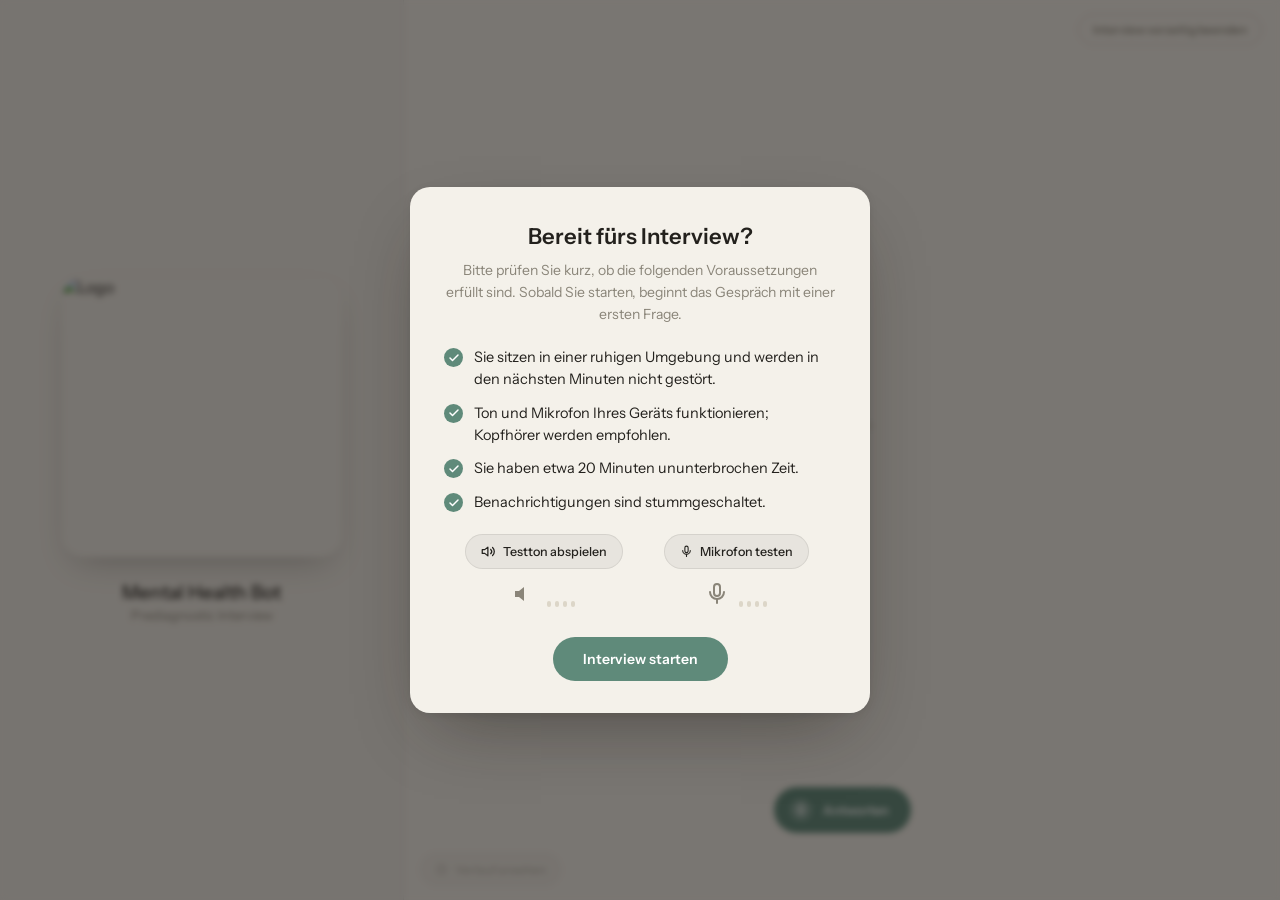
==== commit 837b972a: "Save existing research pilot before V6 import" ====
--- a/frontend/index.html
+++ b/frontend/index.html
@@ -14,6 +14,7 @@
 <link rel="stylesheet" href="style.css">
 
 <!-- INHALTE: kommt aus der separaten Datei. Dein System ersetzt sie später. -->
+<script src="/api/runtime-config.js"></script>
 <script src="conversation.js"></script>
 </head>
 <body>
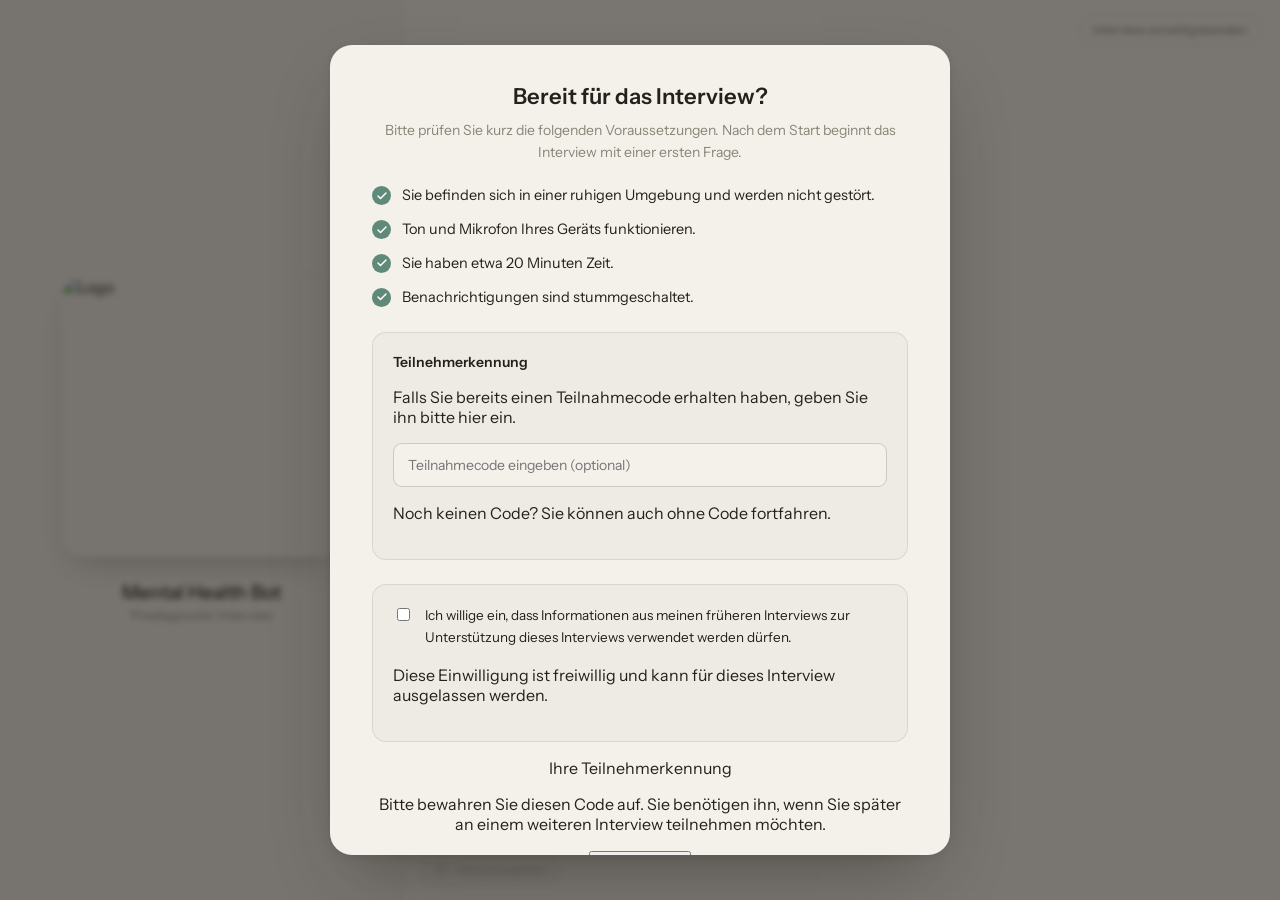
==== commit 4aeb77db: "Import V6 multi-agent interview implementation Import the current V6 project files, including agents" ====
--- a/frontend/index.html
+++ b/frontend/index.html
@@ -14,7 +14,6 @@
 <link rel="stylesheet" href="style.css">
 
 <!-- INHALTE: kommt aus der separaten Datei. Dein System ersetzt sie später. -->
-<script src="/api/runtime-config.js"></script>
 <script src="conversation.js"></script>
 </head>
 <body>
@@ -33,6 +32,63 @@
       <div class="starttitle" id="startTitle">Bereit fürs Interview?</div>
       <div class="startsub" id="startSub"></div>
       <ul class="startlist" id="startList"></ul>
+
+  <!-- Teilnehmeridentifikation -->
+  <div class="participant-code">
+    <label for="participantCode">Teilnehmerkennung</label>
+
+    <p>
+      Falls Sie bereits einen Teilnahmecode erhalten haben,
+      geben Sie ihn bitte hier ein.
+    </p>
+
+    <input
+      type="text"
+      id="participantCode"
+      name="participant_code"
+      placeholder="Teilnahmecode eingeben (optional)"
+      autocomplete="off"
+      maxlength="100"
+    />
+
+    <p>
+      Noch keinen Code? Sie können auch ohne Code fortfahren.
+    </p>
+  </div>
+
+  <!-- Freiwillige Einwilligung zur historischen Datennutzung -->
+  <div class="historical-consent">
+    <label>
+      <input
+        type="checkbox"
+        id="historicalConsent"
+        name="historical_retrieval_consent"
+      />
+      Ich willige ein, dass Informationen aus meinen früheren
+      Interviews zur Unterstützung dieses Interviews verwendet
+      werden dürfen.
+    </label>
+
+    <p>
+      Diese Einwilligung ist freiwillig und kann für dieses
+      Interview ausgelassen werden.
+    </p>
+  </div>
+
+  <!-- Anzeige des neu generierten Teilnahmecodes -->
+  <div class="generated-participant-code hidden" id="generatedParticipantCode">
+    <p>Ihre Teilnehmerkennung</p>
+    <strong id="generatedCodeValue"></strong>
+
+    <p>
+      Bitte bewahren Sie diesen Code auf. Sie benötigen ihn,
+      wenn Sie später an einem weiteren Interview teilnehmen möchten.
+    </p>
+
+    <button type="button" id="copyParticipantCode">
+      Code kopieren
+    </button>
+  </div>
 
       <div class="starttest">
         <div class="testcol">
@@ -962,23 +1018,110 @@
     }
 
     const btn = document.getElementById("startBtn");
-    const isReady = !!cfg.pendingOpeningMessage;
-    btn.textContent = isReady ? (cfg.startButton || "Interview starten") : (cfg.startLoadingLabel || "Bereitet sich vor – einen Moment bitte …");
-    // Erst klickbar, sobald die Eröffnungsnachricht wirklich da ist (siehe
-    // window.onOpeningMessageReady) — falls der Server schneller war als
-    // dieses Skript hier, ist sie es unter Umständen schon jetzt.
-    btn.disabled = !isReady;
-
-    btn.addEventListener("click", function () {
-      if (btn.disabled) return;
-      stopMicTest(); // Mikrofon freigeben, falls der Test noch lief
+  const isReady = !!cfg.pendingOpeningMessage;
+
+  let sessionCreated = false;
+
+  btn.textContent = isReady
+    ? (cfg.startButton || "Interview starten")
+    : (cfg.startLoadingLabel || "Bereitet sich vor – einen Moment bitte …");
+
+  const generatedCodePanel = document.getElementById(
+    "generatedParticipantCode"
+  );
+  const generatedCodeValue = document.getElementById(
+    "generatedCodeValue"
+  );
+  const copyCodeBtn = document.getElementById(
+    "copyParticipantCode"
+  );
+
+  // Teilnehmercode kopieren
+  copyCodeBtn.addEventListener("click", async function () {
+    const code = generatedCodeValue.textContent;
+
+    try {
+      await navigator.clipboard.writeText(code);
+      copyCodeBtn.textContent = "Kopiert!";
+    } catch (error) {
+      alert("Der Code konnte nicht kopiert werden. Bitte notieren Sie ihn manuell.");
+    }
+  });
+
+  btn.addEventListener("click", async function () {
+    if (btn.disabled) return;
+
+    // Zweiter Klick: Interview starten, ohne eine neue Session anzulegen.
+    if (sessionCreated) {
+      stopMicTest();
       ov.classList.add("hidden");
+
       if (cfg.modality === "speech") {
         window.playOpeningSpoken();
       } else {
         playOpening(cfg.pendingOpeningMessage || "");
       }
-    });
+
+      return;
+    }
+
+    btn.disabled = true;
+
+    const participantCode = (
+      document.getElementById("participantCode").value || ""
+    ).trim();
+
+    const historicalConsent = document.getElementById(
+      "historicalConsent"
+    ).checked;
+
+    try {
+      const response = await fetch("/api/interview/session", {
+        method: "POST",
+        headers: {
+          "Content-Type": "application/json"
+        },
+        body: JSON.stringify({
+          participant_code: participantCode || null,
+          historical_retrieval_consent: historicalConsent
+        })
+      });
+
+      const data = await response.json();
+
+      if (!response.ok) {
+        throw new Error(data.error || "Could not create interview session.");
+      }
+
+      sessionCreated = true;
+
+      // Neuen Teilnehmercode anzeigen, falls einer generiert wurde.
+      if (data.participant_code) {
+        generatedCodeValue.textContent = data.participant_code;
+        generatedCodePanel.classList.remove("hidden");
+
+        btn.textContent = "Weiter zum Interview";
+        btn.disabled = false;
+
+        return;
+      }
+
+      // Bestehender Teilnehmer: direkt mit dem Interview beginnen.
+      stopMicTest();
+      ov.classList.add("hidden");
+
+      if (cfg.modality === "speech") {
+        window.playOpeningSpoken();
+      } else {
+        playOpening(cfg.pendingOpeningMessage || "");
+      }
+
+    } catch (error) {
+      alert("Could not start the interview: " + error.message);
+      btn.disabled = false;
+    }
+  });
+
   }
 
   /* --- Gibt die Eröffnungsnachricht Wort für Wort aus, so als würde das
--- a/frontend/style.css
+++ b/frontend/style.css
@@ -213,11 +213,81 @@
 }
 .startov.hidden{ display:none; }
 .startbox{
-  width:min(460px, 86%);
-  background:var(--paper); border-radius:20px;
-  padding:36px 34px 32px;
+  width:min(620px, 92%);
+  max-height:90vh;
+  overflow-y:auto;
+  background:var(--paper);
+  border-radius:22px;
+  padding:38px 42px 34px;
   box-shadow:0 30px 70px -24px rgba(30,26,20,.45), 0 2px 8px rgba(0,0,0,.08);
   text-align:center;
+}
+
+.participant-code,
+.historical-consent{
+  width:100%;
+  box-sizing:border-box;
+  margin-top:24px;
+  padding:20px;
+  border:1px solid rgba(0,0,0,.09);
+  border-radius:14px;
+  background:rgba(0,0,0,.025);
+  text-align:left;
+}
+
+.participant-code label{
+  display:block;
+  margin-bottom:10px;
+  font:600 14px 'Instrument Sans',sans-serif;
+  color:var(--ink);
+}
+
+.participant-code input{
+  width:100%;
+  box-sizing:border-box;
+  padding:12px 14px;
+  border:1px solid rgba(0,0,0,.16);
+  border-radius:9px;
+  background:var(--paper);
+  color:var(--ink);
+  font:400 14px 'Instrument Sans',sans-serif;
+}
+
+.participant-code input:focus{
+  outline:2px solid var(--accent);
+  outline-offset:2px;
+}
+
+.historical-consent label{
+  display:flex;
+  align-items:flex-start;
+  gap:12px;
+  font:400 13.5px/1.6 'Instrument Sans',sans-serif;
+  color:var(--ink);
+  cursor:pointer;
+}
+
+.historical-consent input{
+  flex:0 0 auto;
+  margin-top:3px;
+  accent-color:var(--accent);
+}
+
+@media (max-width:600px){
+  .startbox{
+    width:92%;
+    padding:28px 22px;
+    max-height:88vh;
+  }
+
+  .starttitle{
+    font-size:20px;
+  }
+
+  .participant-code,
+  .historical-consent{
+    padding:16px;
+  }
 }
 .starttitle{ font:600 22px 'Instrument Sans',sans-serif; margin-bottom:10px; }
 .startsub{ font:400 14px/1.55 'Instrument Sans',sans-serif; color:var(--muted); margin-bottom:22px; }
@@ -476,3 +546,9 @@
   margin-top:16px; padding-top:16px; border-top:1px solid rgba(0,0,0,.08);
   font:400 12.5px/1.55 'Instrument Sans',sans-serif; color:var(--muted); text-align:center;
 }
+
+@media (max-width:600px){
+  .starttitle{
+    font-size:20px;
+  }
+}
